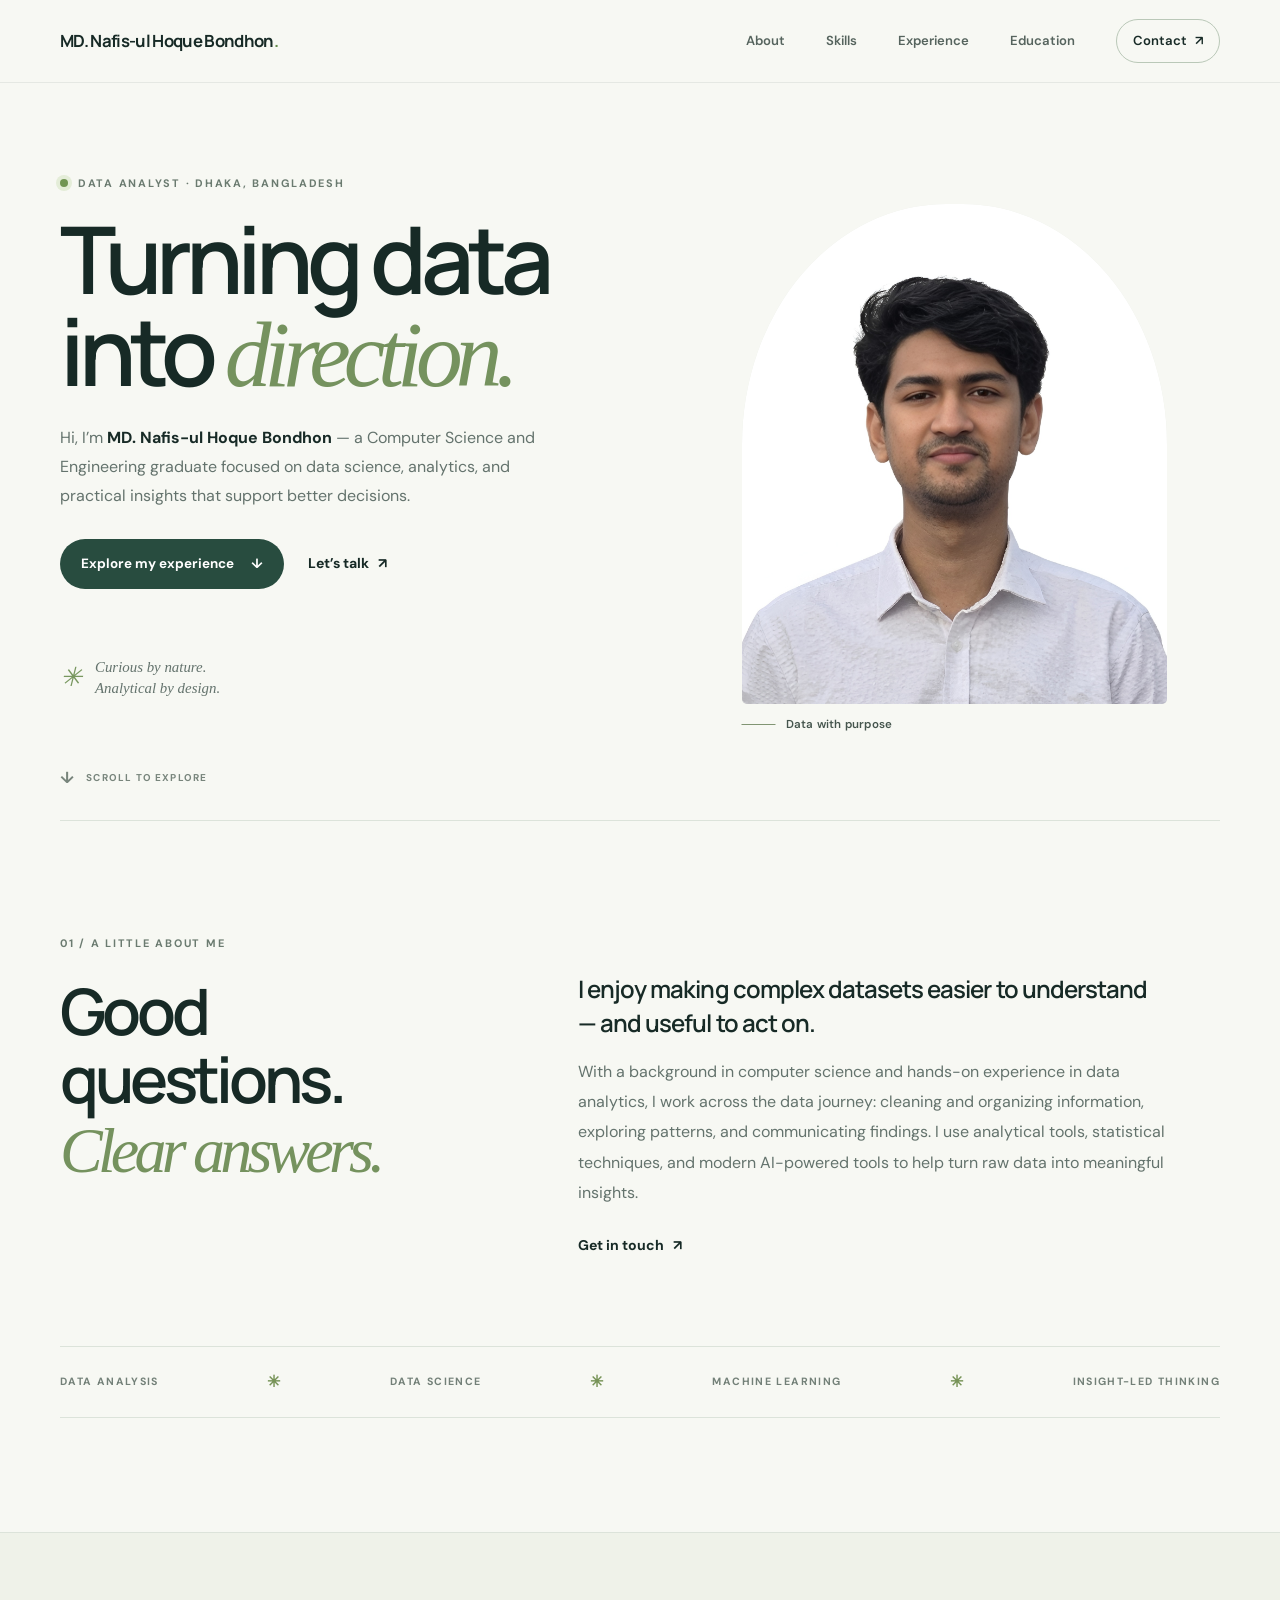
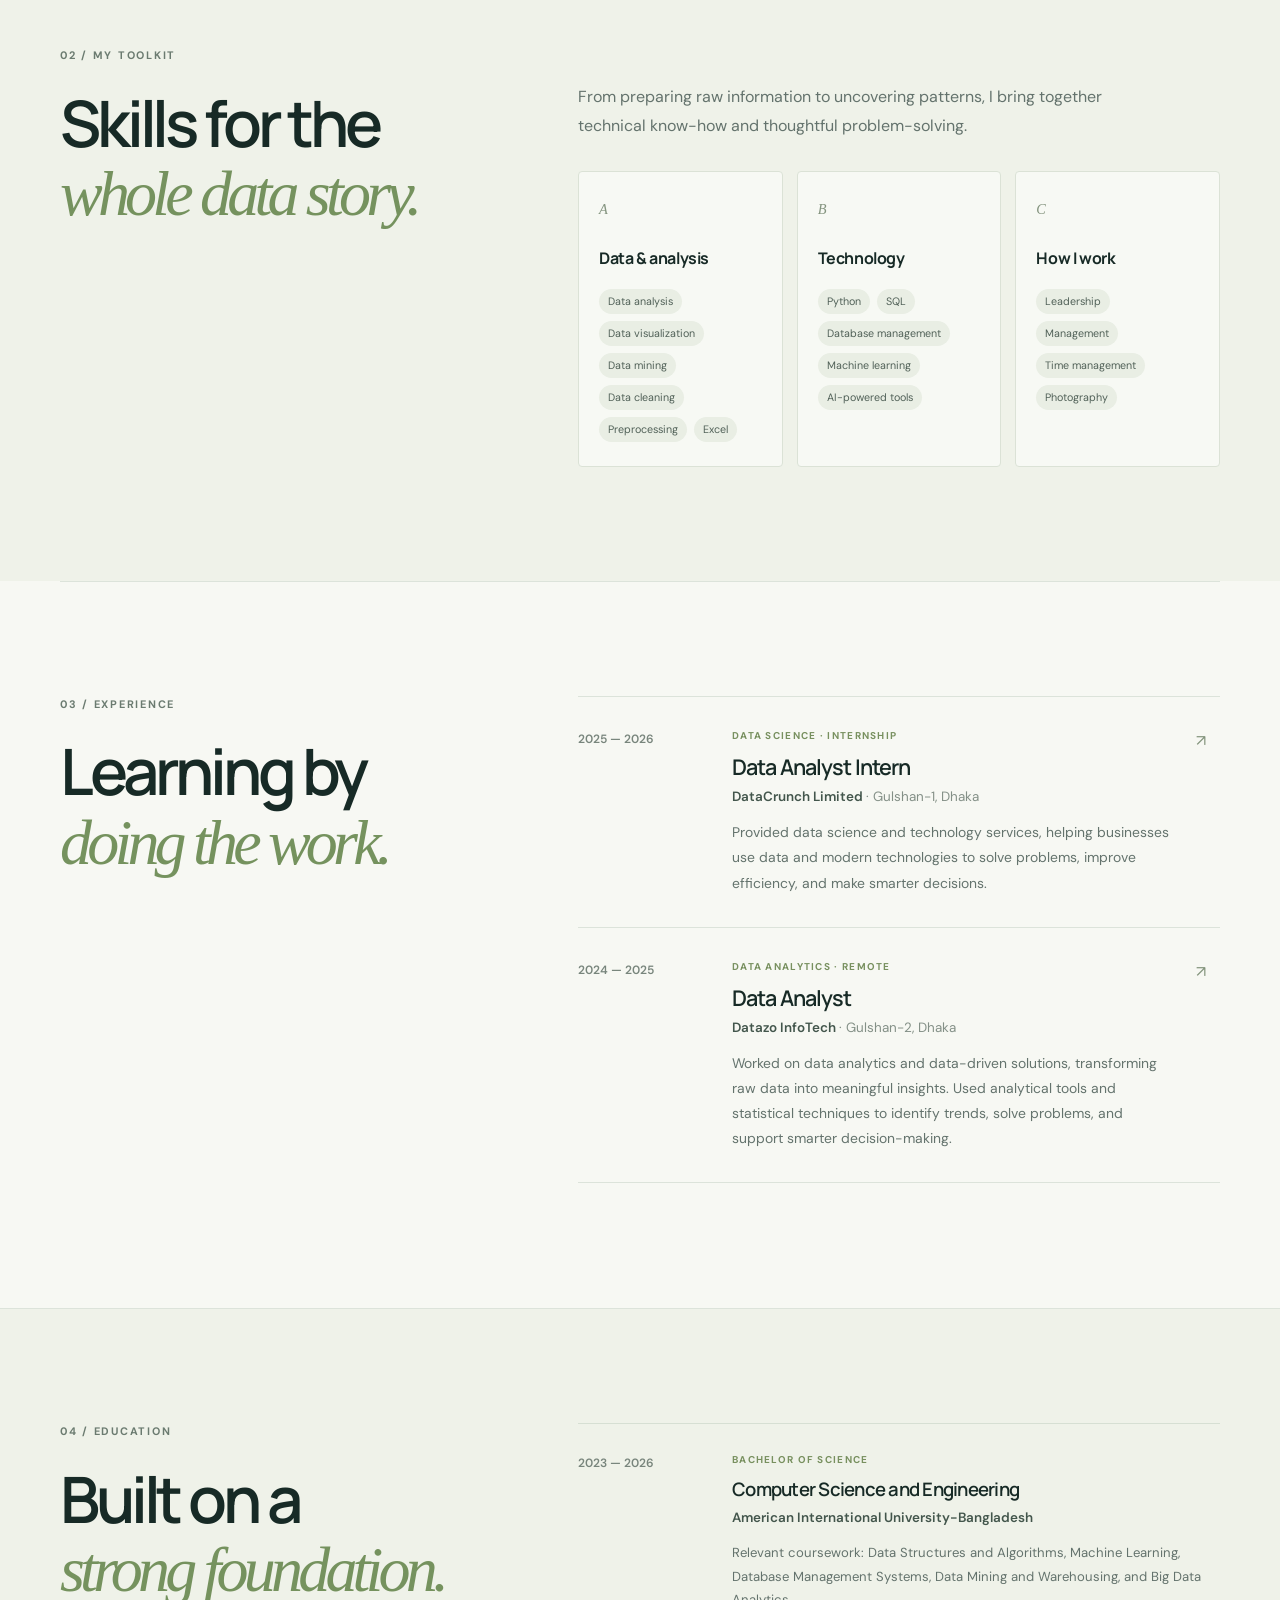
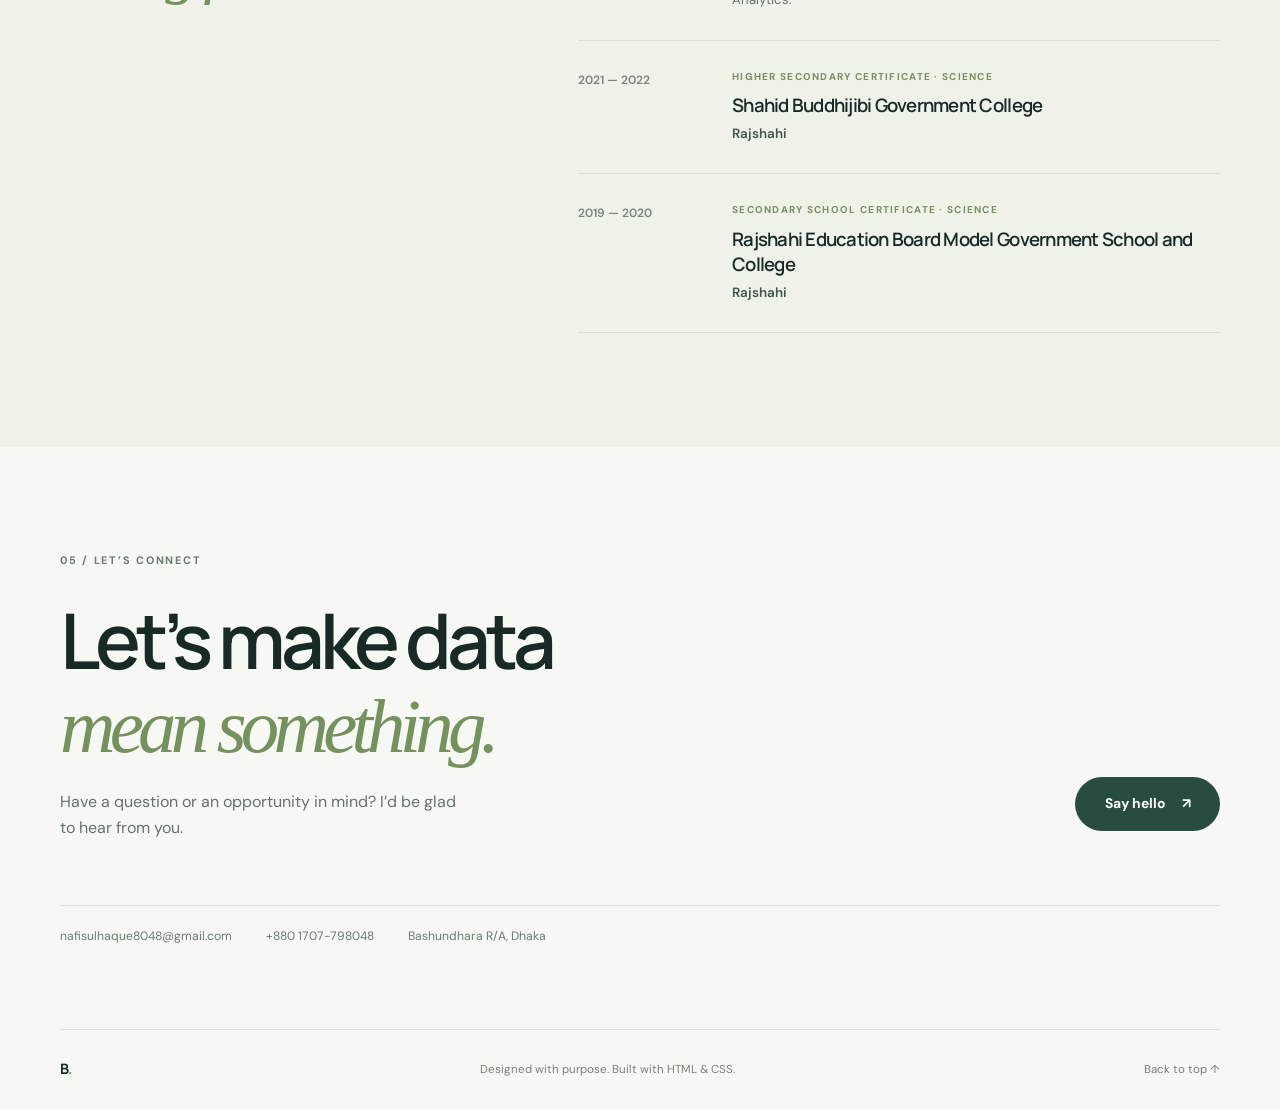
==== index.html @ a111192e "Portfolio created" ====
<!doctype html>
<html lang="en">
<head>
  <meta charset="utf-8">
  <meta name="viewport" content="width=device-width, initial-scale=1">
  <meta name="description" content="The portfolio of MD. Nafis-ul Hoque Bondhon, a data analyst specializing in data science, analytics, and machine learning.">
  <title>MD. Nafis-ul Hoque Bondhon | Data Analyst</title>
  <link rel="stylesheet" href="style.css">
</head>
<body>
  <header class="site-header">
    <div class="header-inner">
      <a class="brand" href="#home" aria-label="MD. Nafis-ul Hoque Bondhon, home">MD. Nafis-ul Hoque Bondhon<span>.</span></a>
      <nav class="site-nav" aria-label="Main navigation">
        <a href="#about">About</a>
        <a href="#skills">Skills</a>
        <a href="#experience">Experience</a>
        <a href="#education">Education</a>
        <a class="nav-contact" href="#contact">Contact <span aria-hidden="true">↗</span></a>
      </nav>
    </div>
  </header>

  <main>
    <section class="hero section-wrap" id="home" aria-labelledby="hero-title">
      <div class="hero-copy">
        <p class="eyebrow"><span class="status-dot"></span> DATA ANALYST · DHAKA, BANGLADESH</p>
        <h1 id="hero-title">Turning data<br>into <span>direction.</span></h1>
        <p class="hero-intro">Hi, I’m <strong>MD. Nafis-ul Hoque Bondhon</strong> — a Computer Science and Engineering graduate focused on data science, analytics, and practical insights that support better decisions.</p>
        <div class="hero-actions">
          <a class="button button-primary" href="#experience">Explore my experience <span aria-hidden="true">↓</span></a>
          <a class="text-link" href="mailto:nafisulhaque8048@gmail.com">Let’s talk <span aria-hidden="true">↗</span></a>
        </div>
        <div class="hero-note">
          <span class="note-mark" aria-hidden="true">✳</span>
          <span>Curious by nature.<br>Analytical by design.</span>
        </div>
      </div>
      <div class="hero-visual">
        <div class="portrait-frame">
          <img src="Bondhon.jpg" alt="Portrait of MD. Nafis-ul Hoque Bondhon">
        </div>
        <div class="portrait-caption">
          <span class="caption-line"></span>
          <span>Data with purpose</span>
        </div>
      </div>
      <a class="scroll-cue" href="#about"><span aria-hidden="true">↓</span> SCROLL TO EXPLORE</a>
    </section>

    <section class="about section-wrap section-block" id="about" aria-labelledby="about-title">
      <div class="section-heading">
        <p class="eyebrow">01 / A LITTLE ABOUT ME</p>
        <h2 id="about-title">Good questions.<br><span>Clear answers.</span></h2>
      </div>
      <div class="about-content">
        <p class="about-lead">I enjoy making complex datasets easier to understand — and useful to act on.</p>
        <p>With a background in computer science and hands-on experience in data analytics, I work across the data journey: cleaning and organizing information, exploring patterns, and communicating findings. I use analytical tools, statistical techniques, and modern AI-powered tools to help turn raw data into meaningful insights.</p>
        <a class="text-link" href="mailto:nafisulhaque8048@gmail.com">Get in touch <span aria-hidden="true">↗</span></a>
      </div>
      <div class="about-ribbon">
        <span>DATA ANALYSIS</span><span class="ribbon-star" aria-hidden="true">✳</span>
        <span>DATA SCIENCE</span><span class="ribbon-star" aria-hidden="true">✳</span>
        <span>MACHINE LEARNING</span><span class="ribbon-star" aria-hidden="true">✳</span>
        <span>INSIGHT-LED THINKING</span>
      </div>
    </section>

    <section class="skills section-wrap section-block" id="skills" aria-labelledby="skills-title">
      <div class="section-heading">
        <p class="eyebrow">02 / MY TOOLKIT</p>
        <h2 id="skills-title">Skills for the<br><span>whole data story.</span></h2>
      </div>
      <div class="skills-content">
        <p class="section-intro">From preparing raw information to uncovering patterns, I bring together technical know-how and thoughtful problem-solving.</p>
        <div class="skill-groups">
          <article class="skill-card">
            <span class="card-index">A</span>
            <h3>Data &amp; analysis</h3>
            <ul class="tag-list">
              <li>Data analysis</li><li>Data visualization</li><li>Data mining</li>
              <li>Data cleaning</li><li>Preprocessing</li><li>Excel</li>
            </ul>
          </article>
          <article class="skill-card">
            <span class="card-index">B</span>
            <h3>Technology</h3>
            <ul class="tag-list">
              <li>Python</li><li>SQL</li><li>Database management</li>
              <li>Machine learning</li><li>AI-powered tools</li>
            </ul>
          </article>
          <article class="skill-card">
            <span class="card-index">C</span>
            <h3>How I work</h3>
            <ul class="tag-list">
              <li>Leadership</li><li>Management</li><li>Time management</li>
              <li>Photography</li>
            </ul>
          </article>
        </div>
      </div>
    </section>

    <section class="experience section-wrap section-block" id="experience" aria-labelledby="experience-title">
      <div class="section-heading">
        <p class="eyebrow">03 / EXPERIENCE</p>
        <h2 id="experience-title">Learning by<br><span>doing the work.</span></h2>
      </div>
      <div class="timeline">
        <article class="timeline-item">
          <div class="timeline-date">2025 — 2026</div>
          <div class="timeline-main">
            <p class="role-type">DATA SCIENCE · INTERNSHIP</p>
            <h3>Data Analyst Intern</h3>
            <p class="organization">DataCrunch Limited <span>· Gulshan-1, Dhaka</span></p>
            <p class="role-description">Provided data science and technology services, helping businesses use data and modern technologies to solve problems, improve efficiency, and make smarter decisions.</p>
          </div>
          <span class="timeline-arrow" aria-hidden="true">↗</span>
        </article>
        <article class="timeline-item">
          <div class="timeline-date">2024 — 2025</div>
          <div class="timeline-main">
            <p class="role-type">DATA ANALYTICS · REMOTE</p>
            <h3>Data Analyst</h3>
            <p class="organization">Datazo InfoTech <span>· Gulshan-2, Dhaka</span></p>
            <p class="role-description">Worked on data analytics and data-driven solutions, transforming raw data into meaningful insights. Used analytical tools and statistical techniques to identify trends, solve problems, and support smarter decision-making.</p>
          </div>
          <span class="timeline-arrow" aria-hidden="true">↗</span>
        </article>
      </div>
    </section>

    <section class="education section-wrap section-block" id="education" aria-labelledby="education-title">
      <div class="section-heading">
        <p class="eyebrow">04 / EDUCATION</p>
        <h2 id="education-title">Built on a<br><span>strong foundation.</span></h2>
      </div>
      <div class="education-list">
        <article class="education-item">
          <div class="education-period">2023 — 2026</div>
          <div>
            <p class="role-type">BACHELOR OF SCIENCE</p>
            <h3>Computer Science and Engineering</h3>
            <p class="organization">American International University-Bangladesh</p>
            <p class="coursework">Relevant coursework: Data Structures and Algorithms, Machine Learning, Database Management Systems, Data Mining and Warehousing, and Big Data Analytics.</p>
          </div>
        </article>
        <article class="education-item">
          <div class="education-period">2021 — 2022</div>
          <div>
            <p class="role-type">HIGHER SECONDARY CERTIFICATE · SCIENCE</p>
            <h3>Shahid Buddhijibi Government College</h3>
            <p class="organization">Rajshahi</p>
          </div>
        </article>
        <article class="education-item">
          <div class="education-period">2019 — 2020</div>
          <div>
            <p class="role-type">SECONDARY SCHOOL CERTIFICATE · SCIENCE</p>
            <h3>Rajshahi Education Board Model Government School and College</h3>
            <p class="organization">Rajshahi</p>
          </div>
        </article>
      </div>
    </section>

    <section class="contact section-wrap" id="contact" aria-labelledby="contact-title">
      <p class="eyebrow">05 / LET’S CONNECT</p>
      <div class="contact-layout">
        <div>
          <h2 id="contact-title">Let’s make data<br><span>mean something.</span></h2>
          <p class="contact-copy">Have a question or an opportunity in mind? I’d be glad to hear from you.</p>
        </div>
        <a class="contact-email" href="mailto:nafisulhaque8048@gmail.com">Say hello <span aria-hidden="true">↗</span></a>
      </div>
      <div class="contact-details">
        <a href="mailto:nafisulhaque8048@gmail.com">nafisulhaque8048@gmail.com</a>
        <a href="tel:+8801707798048">+880 1707-798048</a>
        <span>Bashundhara R/A, Dhaka</span>
      </div>
    </section>
  </main>

  <footer class="site-footer">
    <a class="brand footer-brand" href="#home">B<span>.</span></a>
    <p>Designed with purpose. Built with HTML &amp; CSS.</p>
    <a href="#home">Back to top ↑</a>
  </footer>
</body>
</html>
---- style.css ----
@import url('https://fonts.googleapis.com/css2?family=DM+Sans:wght@400;500;600;700&family=Manrope:wght@400;500;600;700;800&display=swap');

:root {
  color-scheme: light;
  --ink: #172a26;
  --muted: #64736d;
  --paper: #f7f8f3;
  --white: #fff;
  --green: #c5ee74;
  --green-dark: #284c3f;
  --line: #dce3da;
  --serif: Georgia, 'Times New Roman', serif;
  --sans: 'DM Sans', Arial, sans-serif;
  --display: 'Manrope', 'DM Sans', Arial, sans-serif;
}

* {
  box-sizing: border-box;
}

html {
  scroll-behavior: smooth;
  scroll-padding-top: 6rem;
}

body {
  margin: 0;
  background: var(--paper);
  color: var(--ink);
  font-family: var(--sans);
  font-size: 16px;
  line-height: 1.65;
  -webkit-font-smoothing: antialiased;
}

a {
  color: inherit;
  text-decoration: none;
}

a:focus-visible {
  outline: 2px solid #578b44;
  outline-offset: 5px;
}

.section-wrap,
.header-inner,
.site-footer {
  width: min(1160px, calc(100% - 64px));
  margin-inline: auto;
}

.site-header {
  position: relative;
  z-index: 2;
  background: var(--paper);
  border-bottom: 1px solid rgba(23, 42, 38, .08);
}

.header-inner {
  min-height: 82px;
  display: flex;
  align-items: center;
  justify-content: space-between;
  gap: 32px;
}

.brand {
  font-family: var(--display);
  font-size: 1.05rem;
  font-weight: 700;
  line-height: 1;
  letter-spacing: -.04em;
  white-space: nowrap;
}

.brand span {
  color: #638c4a;
}

.site-nav {
  display: flex;
  align-items: center;
  gap: clamp(20px, 3.2vw, 44px);
  color: #56645e;
  font-size: .82rem;
  font-weight: 600;
}

.site-nav a,
.text-link,
.site-footer a {
  transition: color .2s ease;
}

.site-nav a:hover,
.text-link:hover,
.site-footer a:hover {
  color: #638c4a;
}

.site-nav .nav-contact {
  padding: 10px 16px;
  border: 1px solid #bac8b8;
  border-radius: 999px;
  color: var(--ink);
}

.nav-contact span {
  margin-left: 5px;
}

.hero {
  min-height: 680px;
  padding-top: 92px;
  padding-bottom: 88px;
  display: grid;
  grid-template-columns: 1.05fr .95fr;
  align-items: center;
  position: relative;
  gap: 40px;
}

.hero-copy {
  position: relative;
  z-index: 1;
  padding-bottom: 34px;
}

.eyebrow {
  margin: 0 0 22px;
  color: #6b7b70;
  font-size: .68rem;
  font-weight: 700;
  letter-spacing: .16em;
  line-height: 1.5;
}

.hero .eyebrow {
  display: flex;
  align-items: center;
  gap: 10px;
}

.status-dot {
  width: 8px;
  height: 8px;
  border-radius: 50%;
  background: #719553;
  box-shadow: 0 0 0 4px #e4edd8;
}

h1,
h2,
h3,
p {
  margin-top: 0;
}

h1,
h2 {
  font-family: var(--display);
  font-weight: 600;
  letter-spacing: -.065em;
}

.hero h1 {
  max-width: 700px;
  margin-bottom: 24px;
  font-size: clamp(3.5rem, 7.3vw, 6.7rem);
  line-height: .98;
}

.hero h1 span,
.section-heading h2 span,
.contact h2 span {
  color: #75925e;
  font-family: var(--serif);
  font-weight: 400;
  font-style: italic;
  letter-spacing: -.075em;
}

.hero-intro {
  max-width: 485px;
  margin-bottom: 28px;
  color: var(--muted);
  font-size: 1rem;
  line-height: 1.8;
}

.hero-intro strong {
  color: var(--ink);
  font-weight: 700;
}

.hero-actions {
  display: flex;
  flex-wrap: wrap;
  align-items: center;
  gap: 24px;
}

.button {
  min-height: 50px;
  padding: 0 21px;
  display: inline-flex;
  align-items: center;
  justify-content: center;
  gap: 17px;
  border-radius: 999px;
  font-size: .84rem;
  font-weight: 700;
  transition: transform .2s ease, background .2s ease;
}

.button:hover {
  transform: translateY(-2px);
}

.button-primary {
  background: var(--green-dark);
  color: var(--white);
}

.button-primary:hover {
  background: #1c3c31;
}

.text-link {
  display: inline-flex;
  align-items: center;
  gap: 9px;
  color: var(--ink);
  font-size: .88rem;
  font-weight: 700;
}

.hero-note {
  margin-top: 68px;
  display: flex;
  align-items: center;
  gap: 13px;
  color: var(--muted);
  font-family: var(--serif);
  font-size: .93rem;
  font-style: italic;
  line-height: 1.4;
}

.note-mark {
  color: #78975f;
  font-family: var(--sans);
  font-size: 1.65rem;
}

.hero-visual {
  min-height: 490px;
  position: relative;
  display: flex;
  justify-content: center;
  align-items: center;
}

.portrait-frame {
  width: min(100%, 425px);
  height: 500px;
  overflow: hidden;
  position: relative;
  border-radius: 48% 48% 5px 5px;
  background: #e6eadf;
}

.portrait-frame img {
  width: 100%;
  height: 100%;
  display: block;
  object-fit: cover;
  object-position: center 27%;
}

.portrait-caption {
  position: absolute;
  left: 50%;
  bottom: -30px;
  width: min(100%, 425px);
  display: flex;
  align-items: center;
  gap: 10px;
  color: #45554d;
  font-size: .72rem;
  font-weight: 600;
  letter-spacing: .02em;
  transform: translateX(-50%);
}

.caption-line {
  width: 34px;
  height: 1px;
  background: #819573;
}

.scroll-cue {
  position: absolute;
  left: 0;
  bottom: 29px;
  display: flex;
  align-items: center;
  gap: 11px;
  color: #78857c;
  font-size: .62rem;
  font-weight: 700;
  letter-spacing: .12em;
}

.scroll-cue span {
  font-size: 1rem;
}

.section-block {
  padding-top: 114px;
  padding-bottom: 114px;
  display: grid;
  grid-template-columns: .8fr 1.2fr;
  column-gap: 90px;
  border-top: 1px solid var(--line);
}

.section-heading .eyebrow {
  margin-bottom: 25px;
}

.section-heading h2,
.contact h2 {
  margin-bottom: 0;
  font-size: clamp(2.8rem, 5vw, 4.65rem);
  line-height: 1.07;
}

.about-content {
  max-width: 590px;
  padding-top: 37px;
}

.about-lead {
  margin-bottom: 17px;
  color: var(--ink);
  font-family: var(--display);
  font-size: 1.5rem;
  font-weight: 600;
  letter-spacing: -.04em;
  line-height: 1.4;
}

.about-content > p:not(.about-lead) {
  margin-bottom: 23px;
  color: var(--muted);
  line-height: 1.9;
}

.about-ribbon {
  grid-column: 1 / -1;
  margin-top: 88px;
  padding: 22px 0;
  display: flex;
  align-items: center;
  justify-content: space-between;
  flex-wrap: wrap;
  gap: 16px;
  border-top: 1px solid var(--line);
  border-bottom: 1px solid var(--line);
  color: #738078;
  font-size: .66rem;
  font-weight: 700;
  letter-spacing: .13em;
}

.ribbon-star {
  color: #779357;
  font-size: 1rem;
}

.skills {
  background: #eff2e9;
  width: 100%;
  padding-inline: max(32px, calc((100% - 1160px) / 2));
}

.section-intro {
  max-width: 570px;
  margin: 36px 0 30px;
  color: var(--muted);
  line-height: 1.8;
}

.skill-groups {
  display: grid;
  grid-template-columns: repeat(3, 1fr);
  gap: 14px;
}

.skill-card {
  min-height: 245px;
  padding: 24px 20px;
  position: relative;
  border: 1px solid #dbe2d6;
  border-radius: 4px;
  background: rgba(255, 255, 255, .54);
}

.card-index {
  color: #84947f;
  font-family: var(--serif);
  font-size: .9rem;
  font-style: italic;
}

.skill-card h3 {
  margin: 23px 0 17px;
  font-family: var(--display);
  font-size: 1rem;
  letter-spacing: -.025em;
}

.tag-list {
  margin: 0;
  padding: 0;
  display: flex;
  flex-wrap: wrap;
  gap: 7px;
  list-style: none;
}

.tag-list li {
  padding: 5px 9px;
  border-radius: 99px;
  background: #e9eee4;
  color: #516158;
  font-size: .67rem;
  line-height: 1.4;
}

.experience {
  padding-bottom: 125px;
}

.timeline {
  border-top: 1px solid var(--line);
}

.timeline-item {
  padding: 31px 0;
  display: grid;
  grid-template-columns: 130px 1fr 24px;
  gap: 24px;
  border-bottom: 1px solid var(--line);
}

.timeline-date,
.education-period {
  padding-top: 2px;
  color: #78857c;
  font-size: .75rem;
  font-weight: 600;
  white-space: nowrap;
}

.role-type {
  margin-bottom: 8px;
  color: #78905f;
  font-size: .62rem;
  font-weight: 700;
  letter-spacing: .13em;
}

.timeline-main h3,
.education-item h3 {
  margin-bottom: 5px;
  font-family: var(--display);
  font-size: 1.35rem;
  font-weight: 600;
  letter-spacing: -.04em;
  line-height: 1.35;
}

.organization {
  margin-bottom: 12px;
  color: #43564c;
  font-size: .84rem;
  font-weight: 600;
}

.organization span {
  color: #849087;
  font-weight: 400;
}

.role-description,
.coursework {
  max-width: 600px;
  margin-bottom: 0;
  color: var(--muted);
  font-size: .87rem;
  line-height: 1.8;
}

.timeline-arrow {
  color: #82937b;
}

.education {
  background: #eff2e9;
  width: 100%;
  padding-inline: max(32px, calc((100% - 1160px) / 2));
}

.education-list {
  border-top: 1px solid #d6dfd3;
}

.education-item {
  padding: 28px 0;
  display: grid;
  grid-template-columns: 130px 1fr;
  gap: 24px;
  border-bottom: 1px solid #d6dfd3;
}

.education-item h3 {
  font-size: 1.16rem;
}

.education-item .organization {
  margin-bottom: 0;
}

.coursework {
  margin-top: 12px;
  font-size: .82rem;
}

.contact {
  padding-top: 105px;
  padding-bottom: 83px;
}

.contact > .eyebrow {
  margin-bottom: 31px;
}

.contact-layout {
  display: flex;
  align-items: end;
  justify-content: space-between;
  gap: 30px;
}

.contact h2 {
  font-size: clamp(3rem, 6vw, 5.2rem);
}

.contact-copy {
  max-width: 410px;
  margin: 21px 0 0;
  color: var(--muted);
}

.contact-email {
  min-width: 145px;
  min-height: 54px;
  margin-bottom: 11px;
  padding: 0 20px;
  display: inline-flex;
  align-items: center;
  justify-content: center;
  gap: 17px;
  border-radius: 99px;
  background: var(--green-dark);
  color: var(--white);
  font-size: .87rem;
  font-weight: 700;
}

.contact-email:hover {
  background: #1c3c31;
}

.contact-details {
  margin-top: 63px;
  padding-top: 20px;
  display: flex;
  flex-wrap: wrap;
  gap: 15px 34px;
  border-top: 1px solid var(--line);
  color: #6b7b70;
  font-size: .76rem;
}

.contact-details a:hover {
  color: var(--ink);
}

.site-footer {
  min-height: 80px;
  display: flex;
  align-items: center;
  justify-content: space-between;
  gap: 20px;
  border-top: 1px solid var(--line);
  color: #76827a;
  font-size: .72rem;
}

.site-footer p {
  margin: 0;
}

.footer-brand {
  color: var(--ink);
  font-size: .9rem;
}

@media (max-width: 900px) {
  .hero {
    min-height: 610px;
    grid-template-columns: 1fr .8fr;
    gap: 20px;
  }

  .hero h1 {
    font-size: clamp(3.5rem, 8vw, 5.6rem);
  }

  .hero-visual {
    min-height: 430px;
  }

  .portrait-frame {
    height: 420px;
  }

  .section-block {
    column-gap: 40px;
  }

  .skill-groups {
    grid-template-columns: 1fr;
  }

  .skill-card {
    min-height: auto;
  }

  .skill-card h3 {
    margin: 12px 0;
  }
}

@media (max-width: 640px) {
  html {
    scroll-padding-top: 1rem;
  }

  .section-wrap,
  .header-inner,
  .site-footer {
    width: min(100% - 40px, 500px);
  }

  .header-inner {
    min-height: auto;
    padding: 18px 0 14px;
    align-items: flex-start;
    flex-direction: column;
    gap: 17px;
  }

  .brand {
    font-size: .95rem;
  }

  .site-nav {
    width: 100%;
    gap: 10px 19px;
    flex-wrap: wrap;
    font-size: .74rem;
  }

  .site-nav .nav-contact {
    padding: 4px 11px;
  }

  .hero {
    min-height: auto;
    padding-top: 55px;
    padding-bottom: 78px;
    grid-template-columns: 1fr;
    gap: 23px;
  }

  .hero-copy {
    padding-bottom: 0;
  }

  .eyebrow {
    margin-bottom: 17px;
    font-size: .61rem;
  }

  .hero h1 {
    margin-bottom: 19px;
    font-size: clamp(3.15rem, 15vw, 5rem);
  }

  .hero-intro {
    font-size: .93rem;
  }

  .hero-note {
    margin-top: 29px;
  }

  .hero-visual {
    min-height: 390px;
    margin-inline: 8px 18px;
  }

  .portrait-frame {
    width: min(100%, 360px);
    height: 390px;
  }

  .scroll-cue {
    bottom: 23px;
  }

  .section-block {
    padding-top: 76px;
    padding-bottom: 76px;
    grid-template-columns: 1fr;
    gap: 20px;
  }

  .section-heading h2 {
    font-size: clamp(2.7rem, 12vw, 4rem);
  }

  .about-content {
    padding-top: 6px;
  }

  .about-lead {
    font-size: 1.28rem;
  }

  .about-ribbon {
    margin-top: 44px;
    justify-content: flex-start;
    gap: 12px;
    font-size: .58rem;
  }

  .skills,
  .education {
    padding-inline: 20px;
  }

  .section-intro {
    margin-top: 6px;
  }

  .skill-groups {
    gap: 10px;
  }

  .skill-card {
    padding: 20px;
  }

  .timeline-item {
    padding: 24px 0;
    grid-template-columns: 1fr 20px;
    gap: 8px;
  }

  .timeline-date {
    grid-column: 1 / -1;
  }

  .timeline-main h3 {
    font-size: 1.2rem;
  }

  .education-item {
    padding: 23px 0;
    grid-template-columns: 1fr;
    gap: 7px;
  }

  .education-item h3 {
    font-size: 1.08rem;
  }

  .contact {
    padding-top: 76px;
    padding-bottom: 55px;
  }

  .contact-layout {
    align-items: flex-start;
    flex-direction: column;
    gap: 23px;
  }

  .contact h2 {
    font-size: clamp(2.9rem, 13vw, 4.4rem);
  }

  .contact-details {
    margin-top: 43px;
    flex-direction: column;
    gap: 10px;
  }

  .site-footer {
    min-height: 75px;
    flex-wrap: wrap;
    justify-content: space-between;
    gap: 8px 16px;
    padding: 15px 0;
  }

  .site-footer p {
    order: 1;
    flex-basis: 100%;
  }
}

@media (prefers-reduced-motion: reduce) {
  *,
  *::before,
  *::after {
    scroll-behavior: auto !important;
    transition-duration: .01ms !important;
  }
}
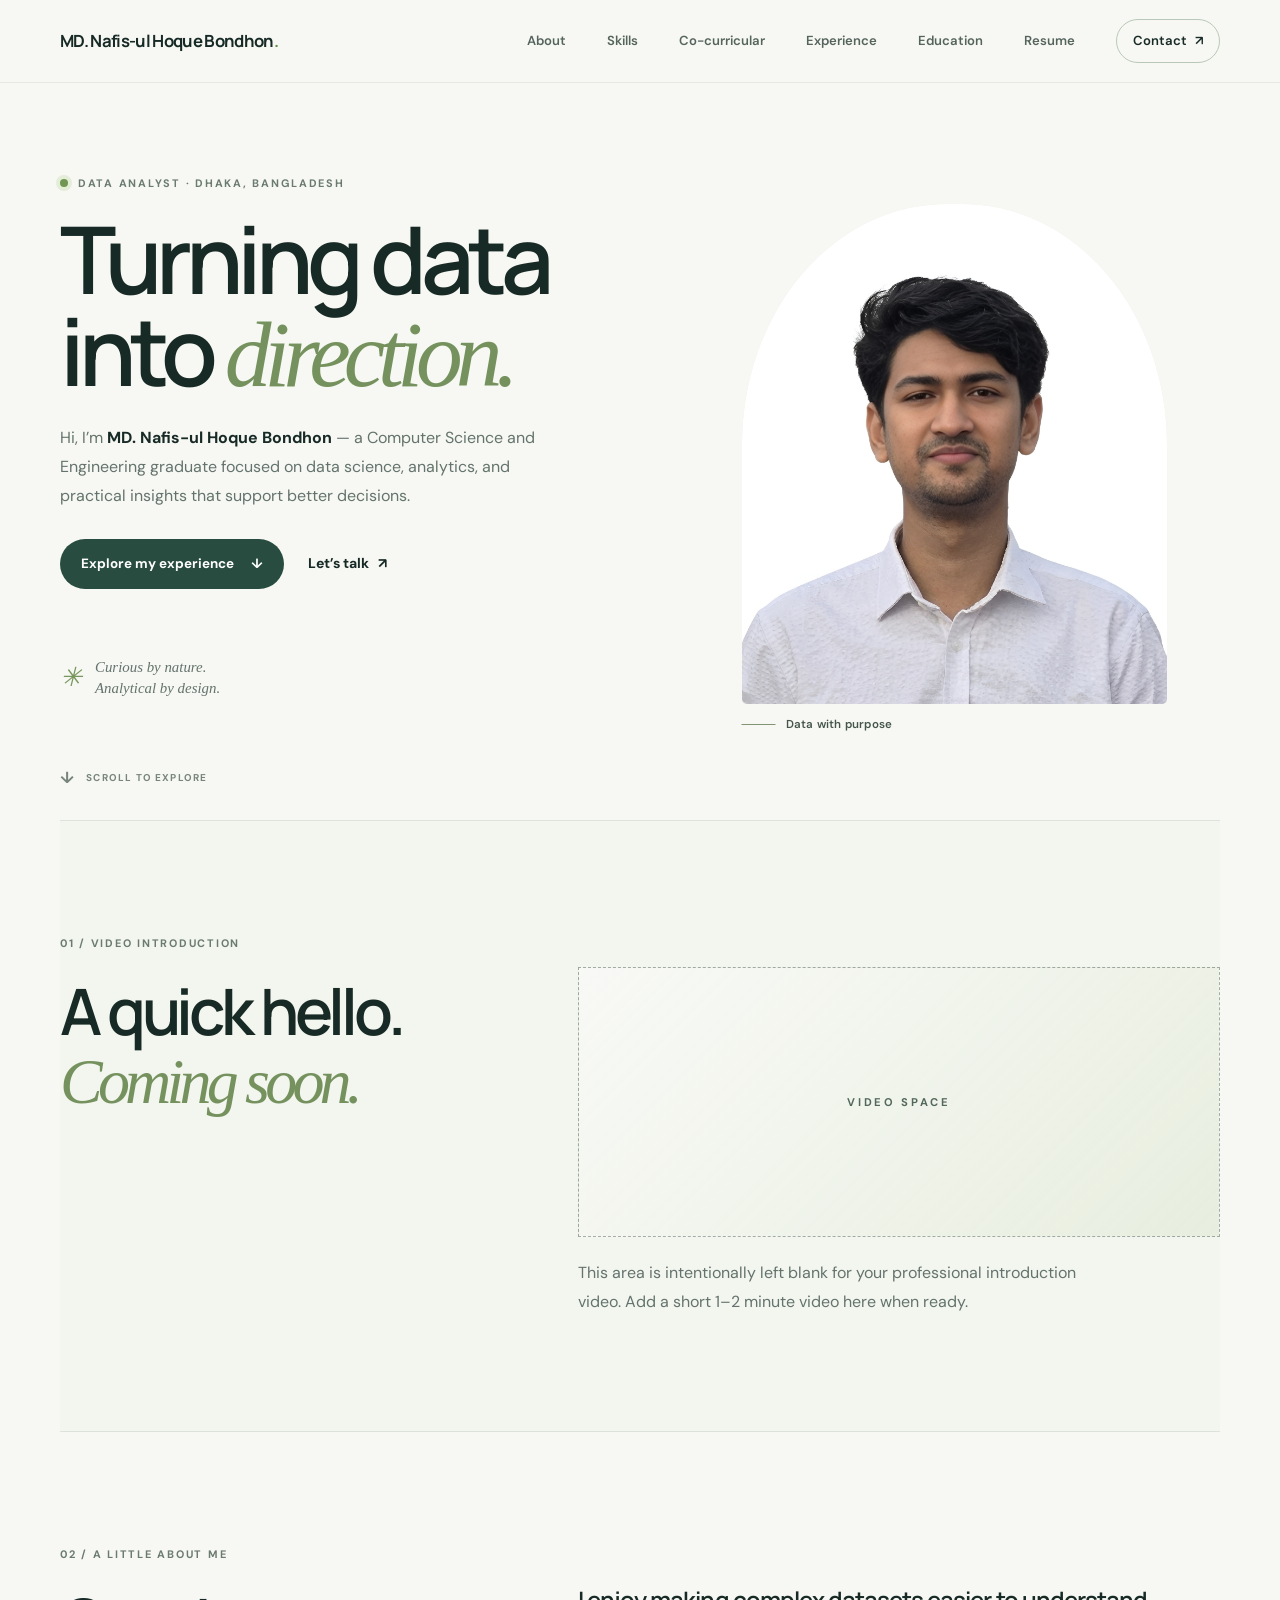
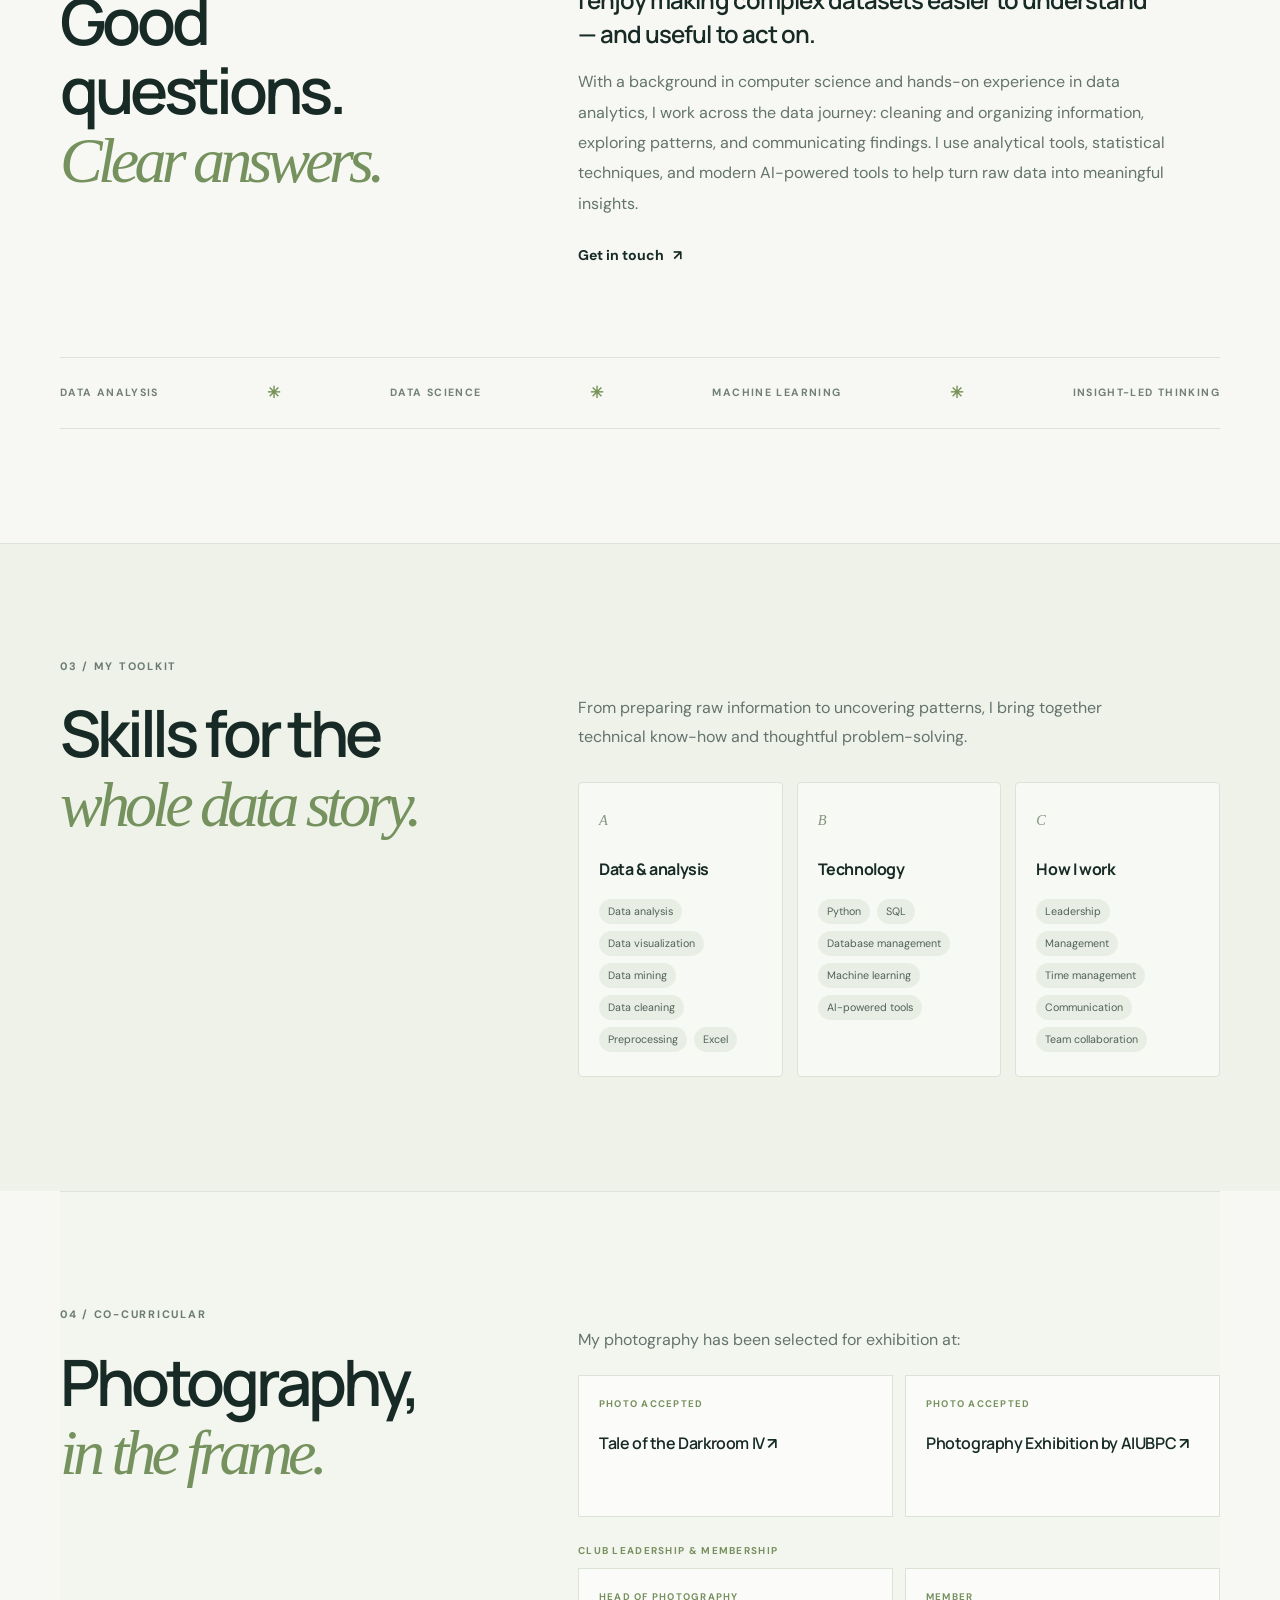
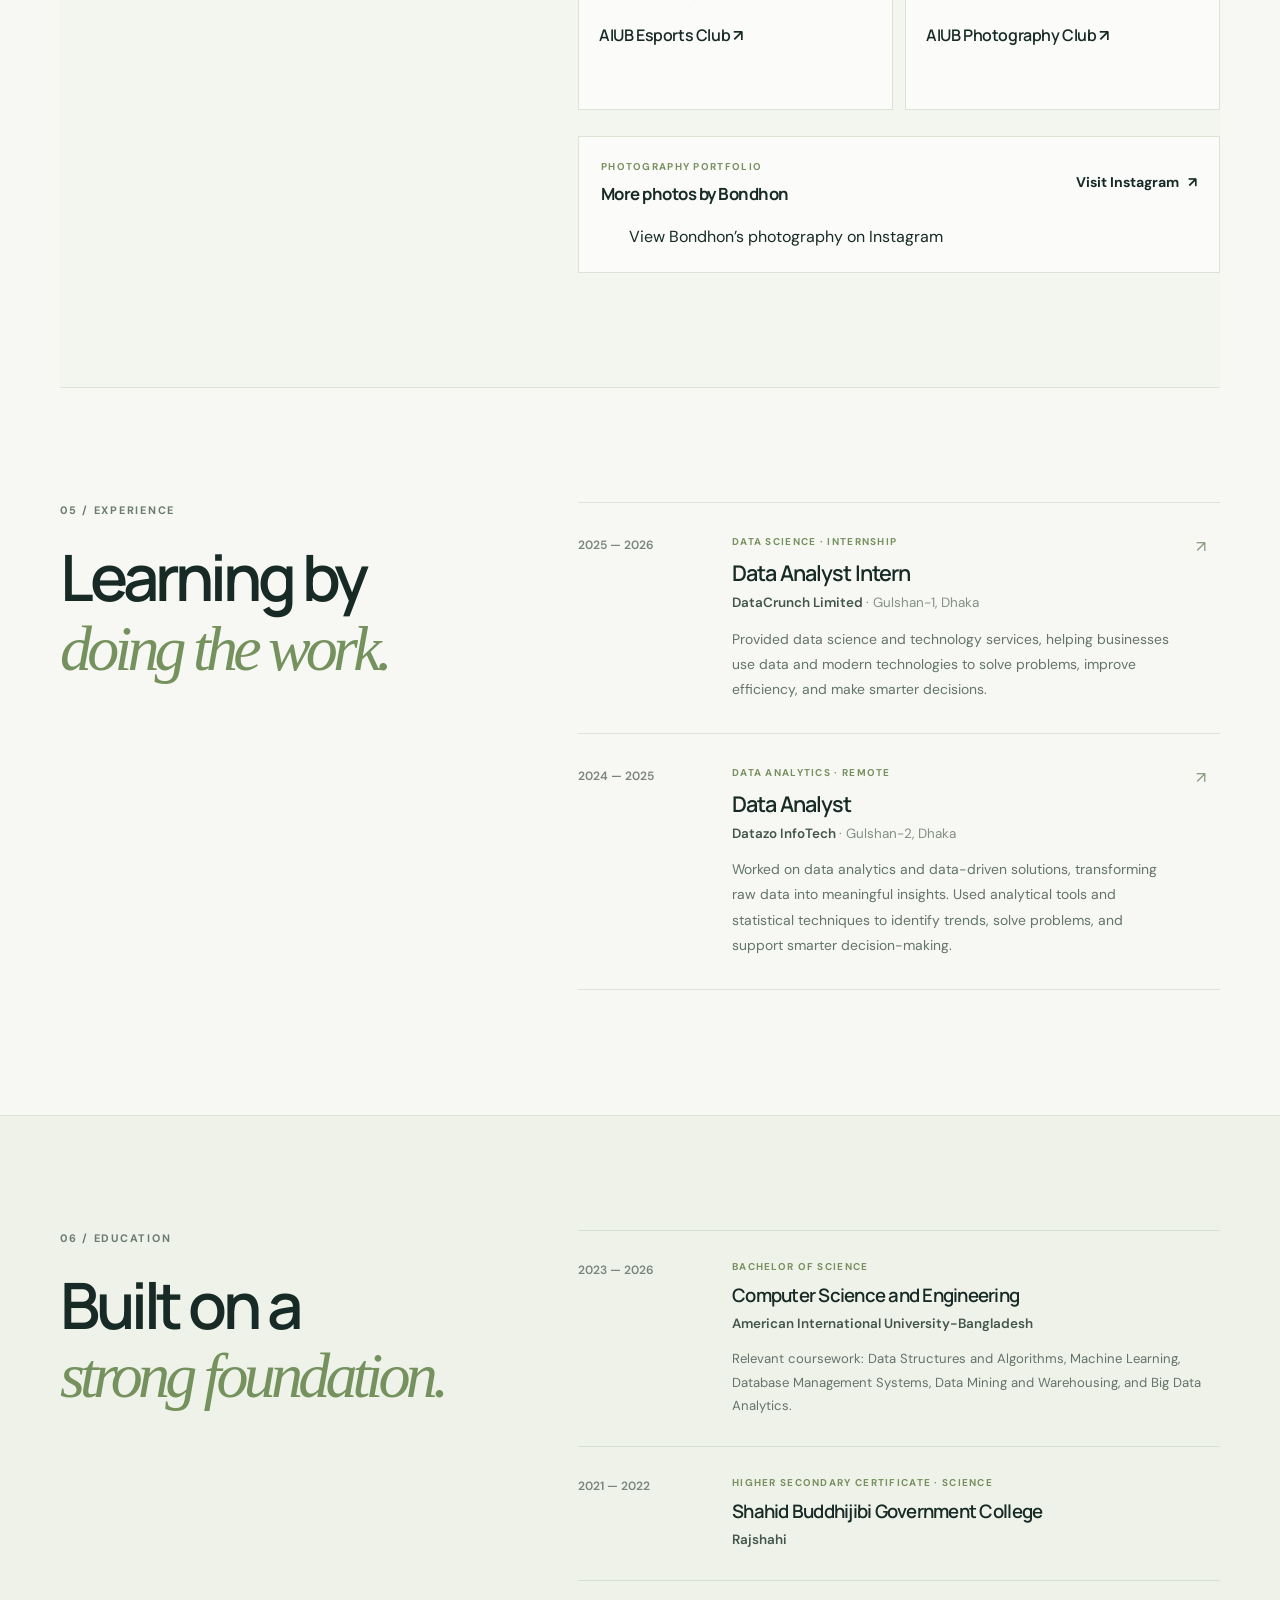
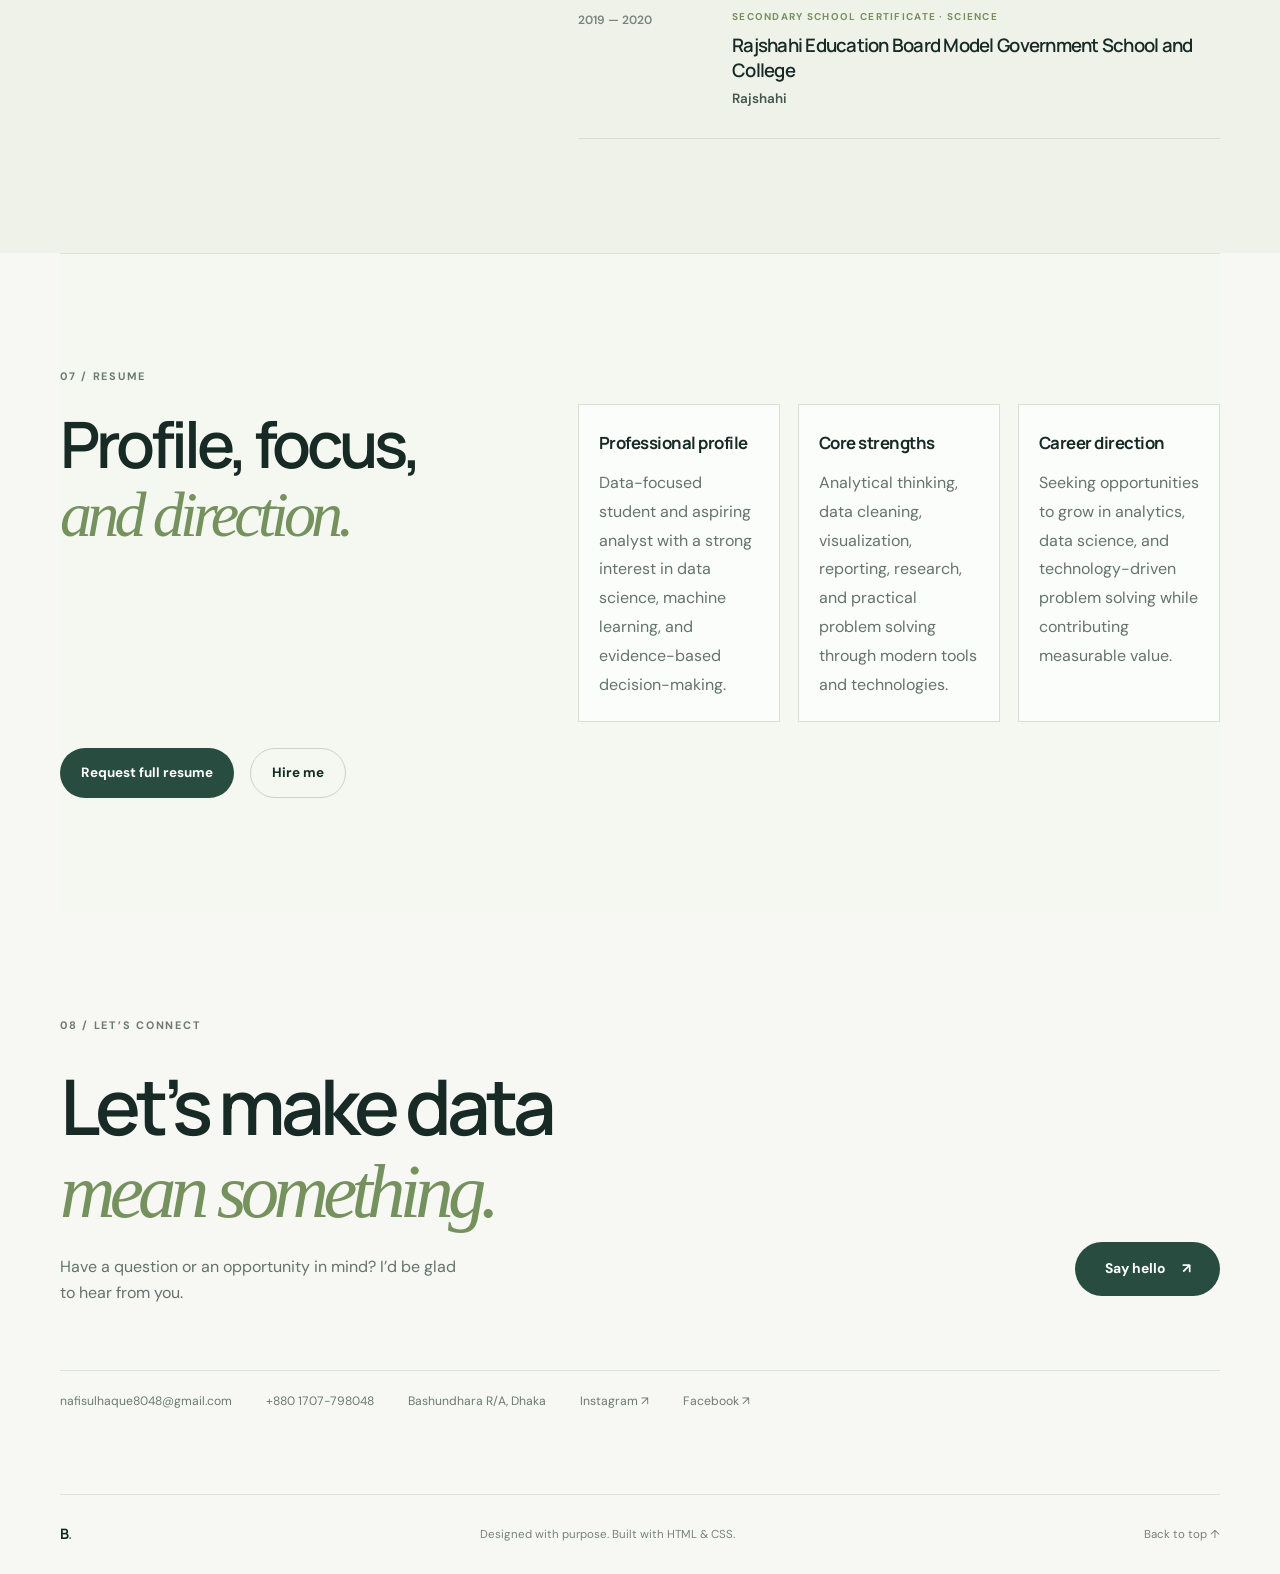
==== commit 7553fb49: "Co-curricular section added" ====
--- a/index.html
+++ b/index.html
@@ -14,8 +14,10 @@
       <nav class="site-nav" aria-label="Main navigation">
         <a href="#about">About</a>
         <a href="#skills">Skills</a>
+        <a href="#co-curricular">Co-curricular</a>
         <a href="#experience">Experience</a>
         <a href="#education">Education</a>
+        <a href="#resume">Resume</a>
         <a class="nav-contact" href="#contact">Contact <span aria-hidden="true">↗</span></a>
       </nav>
     </div>
@@ -48,9 +50,22 @@
       <a class="scroll-cue" href="#about"><span aria-hidden="true">↓</span> SCROLL TO EXPLORE</a>
     </section>
 
+    <section class="video-intro section-wrap section-block" id="video-intro" aria-labelledby="video-title">
+      <div class="section-heading">
+        <p class="eyebrow">01 / VIDEO INTRODUCTION</p>
+        <h2 id="video-title">A quick hello.<br><span>Coming soon.</span></h2>
+      </div>
+      <div class="video-intro-content">
+        <div class="video-placeholder" aria-label="Video introduction placeholder">
+          <span>VIDEO SPACE</span>
+        </div>
+        <p class="video-note">This area is intentionally left blank for your professional introduction video. Add a short 1–2 minute video here when ready.</p>
+      </div>
+    </section>
+
     <section class="about section-wrap section-block" id="about" aria-labelledby="about-title">
       <div class="section-heading">
-        <p class="eyebrow">01 / A LITTLE ABOUT ME</p>
+        <p class="eyebrow">02 / A LITTLE ABOUT ME</p>
         <h2 id="about-title">Good questions.<br><span>Clear answers.</span></h2>
       </div>
       <div class="about-content">
@@ -68,7 +83,7 @@
 
     <section class="skills section-wrap section-block" id="skills" aria-labelledby="skills-title">
       <div class="section-heading">
-        <p class="eyebrow">02 / MY TOOLKIT</p>
+        <p class="eyebrow">03 / MY TOOLKIT</p>
         <h2 id="skills-title">Skills for the<br><span>whole data story.</span></h2>
       </div>
       <div class="skills-content">
@@ -95,16 +110,59 @@
             <h3>How I work</h3>
             <ul class="tag-list">
               <li>Leadership</li><li>Management</li><li>Time management</li>
-              <li>Photography</li>
+              <li>Communication</li><li>Team collaboration</li>
             </ul>
           </article>
         </div>
       </div>
     </section>
 
+    <section class="co-curricular section-wrap section-block" id="co-curricular" aria-labelledby="co-curricular-title">
+      <div class="section-heading">
+        <p class="eyebrow">04 / CO-CURRICULAR</p>
+        <h2 id="co-curricular-title">Photography,<br><span>in the frame.</span></h2>
+      </div>
+      <div class="co-curricular-content">
+        <p class="section-intro">My photography has been selected for exhibition at:</p>
+        <div class="exhibition-list">
+          <article class="exhibition-item">
+            <span class="exhibition-label">PHOTO ACCEPTED</span>
+            <h3><a href="https://tod4.aiubpc.com/" target="_blank" rel="noopener noreferrer">Tale of the Darkroom IV <span aria-hidden="true">↗</span></a></h3>
+          </article>
+          <article class="exhibition-item">
+            <span class="exhibition-label">PHOTO ACCEPTED</span>
+            <h3><a href="https://www.aiub.edu/photography-exhibition-by-aiubpc" target="_blank" rel="noopener noreferrer">Photography Exhibition by AIUBPC <span aria-hidden="true">↗</span></a></h3>
+          </article>
+        </div>
+        <p class="role-type club-roles-label">CLUB LEADERSHIP &amp; MEMBERSHIP</p>
+        <div class="exhibition-list club-roles">
+          <article class="exhibition-item">
+            <span class="exhibition-label">HEAD OF PHOTOGRAPHY</span>
+            <h3><a href="https://www.facebook.com/aiubes" target="_blank" rel="noopener noreferrer">AIUB Esports Club <span aria-hidden="true">↗</span></a></h3>
+          </article>
+          <article class="exhibition-item">
+            <span class="exhibition-label">MEMBER</span>
+            <h3><a href="https://www.aiubpc.com/" target="_blank" rel="noopener noreferrer">AIUB Photography Club <span aria-hidden="true">↗</span></a></h3>
+          </article>
+        </div>
+        <div class="instagram-embed">
+          <div class="instagram-embed-heading">
+            <div>
+              <p class="role-type">PHOTOGRAPHY PORTFOLIO</p>
+              <h3>More photos by Bondhon</h3>
+            </div>
+            <a class="text-link" href="https://www.instagram.com/bondhon27_/" target="_blank" rel="noopener noreferrer">Visit Instagram <span aria-hidden="true">↗</span></a>
+          </div>
+          <blockquote class="instagram-media" data-instgrm-permalink="https://www.instagram.com/bondhon27_/" data-instgrm-version="14" aria-label="Instagram profile with Bondhon's photography">
+            <a href="https://www.instagram.com/bondhon27_/" target="_blank" rel="noopener noreferrer">View Bondhon’s photography on Instagram</a>
+          </blockquote>
+        </div>
+      </div>
+    </section>
+
     <section class="experience section-wrap section-block" id="experience" aria-labelledby="experience-title">
       <div class="section-heading">
-        <p class="eyebrow">03 / EXPERIENCE</p>
+        <p class="eyebrow">05 / EXPERIENCE</p>
         <h2 id="experience-title">Learning by<br><span>doing the work.</span></h2>
       </div>
       <div class="timeline">
@@ -133,7 +191,7 @@
 
     <section class="education section-wrap section-block" id="education" aria-labelledby="education-title">
       <div class="section-heading">
-        <p class="eyebrow">04 / EDUCATION</p>
+        <p class="eyebrow">06 / EDUCATION</p>
         <h2 id="education-title">Built on a<br><span>strong foundation.</span></h2>
       </div>
       <div class="education-list">
@@ -165,8 +223,33 @@
       </div>
     </section>
 
+    <section class="resume section-wrap section-block" id="resume" aria-labelledby="resume-title">
+      <div class="section-heading">
+        <p class="eyebrow">07 / RESUME</p>
+        <h2 id="resume-title">Profile, focus,<br><span>and direction.</span></h2>
+      </div>
+      <div class="resume-content">
+        <div class="resume-card">
+          <h3>Professional profile</h3>
+          <p>Data-focused student and aspiring analyst with a strong interest in data science, machine learning, and evidence-based decision-making.</p>
+        </div>
+        <div class="resume-card">
+          <h3>Core strengths</h3>
+          <p>Analytical thinking, data cleaning, visualization, reporting, research, and practical problem solving through modern tools and technologies.</p>
+        </div>
+        <div class="resume-card">
+          <h3>Career direction</h3>
+          <p>Seeking opportunities to grow in analytics, data science, and technology-driven problem solving while contributing measurable value.</p>
+        </div>
+      </div>
+      <div class="resume-actions">
+        <a class="button button-primary" href="mailto:nafisulhaque8048@gmail.com?subject=Request%20for%20Resume">Request full resume</a>
+        <a class="button button-secondary" href="#contact">Hire me</a>
+      </div>
+    </section>
+
     <section class="contact section-wrap" id="contact" aria-labelledby="contact-title">
-      <p class="eyebrow">05 / LET’S CONNECT</p>
+      <p class="eyebrow">08 / LET’S CONNECT</p>
       <div class="contact-layout">
         <div>
           <h2 id="contact-title">Let’s make data<br><span>mean something.</span></h2>
@@ -178,6 +261,8 @@
         <a href="mailto:nafisulhaque8048@gmail.com">nafisulhaque8048@gmail.com</a>
         <a href="tel:+8801707798048">+880 1707-798048</a>
         <span>Bashundhara R/A, Dhaka</span>
+        <a href="https://www.instagram.com/bondhon27_/" target="_blank" rel="noopener noreferrer">Instagram <span aria-hidden="true">↗</span></a>
+        <a href="https://www.facebook.com/nafisulhaque.bondhon" target="_blank" rel="noopener noreferrer">Facebook <span aria-hidden="true">↗</span></a>
       </div>
     </section>
   </main>
@@ -187,5 +272,6 @@
     <p>Designed with purpose. Built with HTML &amp; CSS.</p>
     <a href="#home">Back to top ↑</a>
   </footer>
+  <script async src="https://www.instagram.com/embed.js"></script>
 </body>
 </html>
--- a/style.css
+++ b/style.css
@@ -227,6 +227,16 @@
   background: #1c3c31;
 }
 
+.button-secondary {
+  border: 1px solid #c9d3c5;
+  background: transparent;
+  color: var(--ink);
+}
+
+.button-secondary:hover {
+  background: #eef2ea;
+}
+
 .text-link {
   display: inline-flex;
   align-items: center;
@@ -324,6 +334,38 @@
   grid-template-columns: .8fr 1.2fr;
   column-gap: 90px;
   border-top: 1px solid var(--line);
+}
+
+.video-intro {
+  background: #f3f5ef;
+}
+
+.video-intro-content {
+  display: flex;
+  flex-direction: column;
+  gap: 22px;
+  padding-top: 32px;
+}
+
+.video-placeholder {
+  min-height: 270px;
+  display: flex;
+  align-items: center;
+  justify-content: center;
+  border: 1px dashed rgba(23, 42, 38, .36);
+  background: linear-gradient(135deg, rgba(255, 255, 255, .45), rgba(199, 218, 177, .26));
+  color: #53675c;
+  font-size: .7rem;
+  font-weight: 700;
+  letter-spacing: .24em;
+  text-transform: uppercase;
+}
+
+.video-note {
+  margin: 0;
+  max-width: 500px;
+  color: var(--muted);
+  line-height: 1.8;
 }
 
 .section-heading .eyebrow {
@@ -395,7 +437,7 @@
 
 .skill-groups {
   display: grid;
-  grid-template-columns: repeat(3, 1fr);
+  grid-template-columns: repeat(3, minmax(0, 1fr));
   gap: 14px;
 }
 
@@ -438,6 +480,101 @@
   color: #516158;
   font-size: .67rem;
   line-height: 1.4;
+}
+
+.co-curricular {
+  background: #f3f5ef;
+}
+
+.co-curricular-content {
+  min-width: 0;
+  padding-top: 20px;
+}
+
+.co-curricular-content .section-intro {
+  margin: 0 0 20px;
+}
+
+.exhibition-list {
+  display: grid;
+  grid-template-columns: repeat(2, minmax(0, 1fr));
+  gap: 12px;
+}
+
+.exhibition-item {
+  min-height: 142px;
+  padding: 20px;
+  border: 1px solid #dbe2d6;
+  background: rgba(255, 255, 255, .72);
+}
+
+.exhibition-label {
+  display: block;
+  margin-bottom: 20px;
+  color: #78905f;
+  font-size: .6rem;
+  font-weight: 700;
+  letter-spacing: .13em;
+}
+
+.exhibition-item h3 {
+  margin: 0;
+  font-family: var(--display);
+  font-size: 1rem;
+  font-weight: 600;
+  letter-spacing: -.025em;
+  line-height: 1.45;
+}
+
+.exhibition-item h3 a {
+  transition: color .2s ease;
+}
+
+.exhibition-item h3 a:hover {
+  color: #638c4a;
+}
+
+.club-roles-label {
+  margin: 26px 0 12px;
+}
+
+.instagram-embed {
+  margin-top: 26px;
+  padding: 22px;
+  border: 1px solid #dbe2d6;
+  background: rgba(255, 255, 255, .72);
+}
+
+.instagram-embed-heading {
+  display: flex;
+  align-items: center;
+  justify-content: space-between;
+  gap: 16px;
+  margin-bottom: 16px;
+}
+
+.instagram-embed-heading .role-type {
+  margin-bottom: 5px;
+}
+
+.instagram-embed-heading h3 {
+  margin: 0;
+  font-family: var(--display);
+  font-size: 1.05rem;
+  letter-spacing: -.03em;
+}
+
+.instagram-media {
+  width: 100% !important;
+  max-width: 540px !important;
+  min-width: 0 !important;
+  margin: 0 auto !important;
+  overflow: hidden;
+}
+
+.instagram-media iframe {
+  width: 100% !important;
+  max-width: 100% !important;
 }
 
 .experience {
@@ -508,6 +645,45 @@
   color: #82937b;
 }
 
+.resume {
+  background: #f4f8f0;
+}
+
+.resume-content {
+  display: grid;
+  grid-template-columns: repeat(3, minmax(0, 1fr));
+  gap: 18px;
+  padding-top: 36px;
+}
+
+.resume-card {
+  min-height: 180px;
+  padding: 24px 20px 22px;
+  border: 1px solid #d7e0d2;
+  background: rgba(255, 255, 255, .7);
+}
+
+.resume-card h3 {
+  margin-bottom: 12px;
+  font-family: var(--display);
+  font-size: 1.05rem;
+  letter-spacing: -.03em;
+}
+
+.resume-card p {
+  margin: 0;
+  color: var(--muted);
+  line-height: 1.8;
+}
+
+.resume-actions {
+  grid-column: 1 / -1;
+  display: flex;
+  flex-wrap: wrap;
+  gap: 16px;
+  margin-top: 26px;
+}
+
 .education {
   background: #eff2e9;
   width: 100%;
@@ -644,6 +820,14 @@
   }
 
   .skill-groups {
+    grid-template-columns: repeat(2, minmax(0, 1fr));
+  }
+
+  .exhibition-list {
+    grid-template-columns: 1fr;
+  }
+
+  .resume-content {
     grid-template-columns: 1fr;
   }
 
@@ -741,6 +925,14 @@
     gap: 20px;
   }
 
+  .video-placeholder {
+    min-height: 200px;
+  }
+
+  .resume-content {
+    grid-template-columns: 1fr;
+  }
+
   .section-heading h2 {
     font-size: clamp(2.7rem, 12vw, 4rem);
   }
@@ -771,6 +963,15 @@
 
   .skill-groups {
     gap: 10px;
+  }
+
+  .instagram-embed {
+    padding: 16px;
+  }
+
+  .instagram-embed-heading {
+    align-items: flex-start;
+    flex-direction: column;
   }
 
   .skill-card {
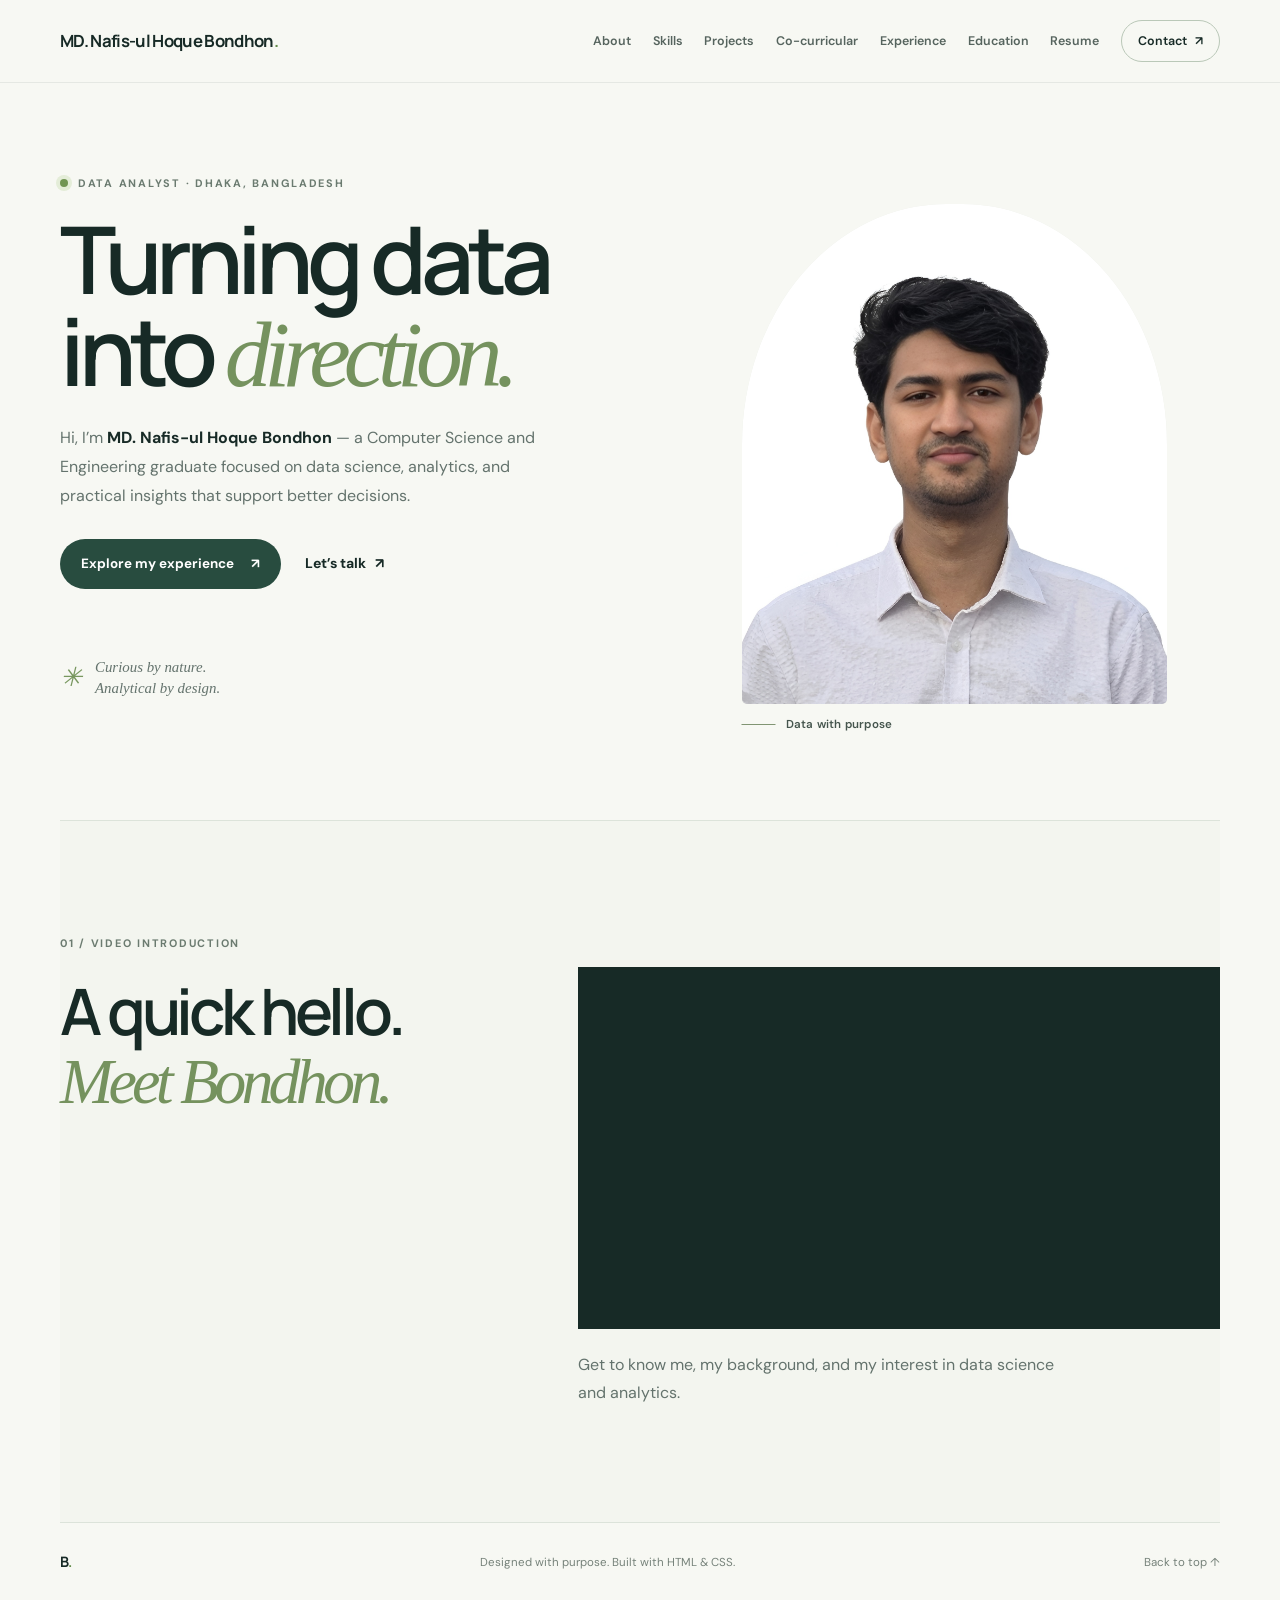
==== commit 1451b75a: "Build multi-page portfolio with projects and achievements Co-authored-by: Copilot <223556219+Copilot" ====
--- a/index.html
+++ b/index.html
@@ -7,30 +7,31 @@
   <title>MD. Nafis-ul Hoque Bondhon | Data Analyst</title>
   <link rel="stylesheet" href="style.css">
 </head>
-<body>
+<body id="top">
   <header class="site-header">
     <div class="header-inner">
-      <a class="brand" href="#home" aria-label="MD. Nafis-ul Hoque Bondhon, home">MD. Nafis-ul Hoque Bondhon<span>.</span></a>
+      <a class="brand" href="index.html" aria-label="MD. Nafis-ul Hoque Bondhon, home">MD. Nafis-ul Hoque Bondhon<span>.</span></a>
       <nav class="site-nav" aria-label="Main navigation">
-        <a href="#about">About</a>
-        <a href="#skills">Skills</a>
-        <a href="#co-curricular">Co-curricular</a>
-        <a href="#experience">Experience</a>
-        <a href="#education">Education</a>
-        <a href="#resume">Resume</a>
-        <a class="nav-contact" href="#contact">Contact <span aria-hidden="true">↗</span></a>
+        <a href="about.html">About</a>
+        <a href="skills.html">Skills</a>
+        <a href="projects.html">Projects</a>
+        <a href="co-curricular.html">Co-curricular</a>
+        <a href="experience.html">Experience</a>
+        <a href="education.html">Education</a>
+        <a href="resume.html">Resume</a>
+        <a class="nav-contact" href="contact.html">Contact <span aria-hidden="true">↗</span></a>
       </nav>
     </div>
   </header>
 
   <main>
-    <section class="hero section-wrap" id="home" aria-labelledby="hero-title">
+    <section class="hero section-wrap" aria-labelledby="hero-title">
       <div class="hero-copy">
         <p class="eyebrow"><span class="status-dot"></span> DATA ANALYST · DHAKA, BANGLADESH</p>
         <h1 id="hero-title">Turning data<br>into <span>direction.</span></h1>
         <p class="hero-intro">Hi, I’m <strong>MD. Nafis-ul Hoque Bondhon</strong> — a Computer Science and Engineering graduate focused on data science, analytics, and practical insights that support better decisions.</p>
         <div class="hero-actions">
-          <a class="button button-primary" href="#experience">Explore my experience <span aria-hidden="true">↓</span></a>
+          <a class="button button-primary" href="experience.html">Explore my experience <span aria-hidden="true">↗</span></a>
           <a class="text-link" href="mailto:nafisulhaque8048@gmail.com">Let’s talk <span aria-hidden="true">↗</span></a>
         </div>
         <div class="hero-note">
@@ -47,231 +48,32 @@
           <span>Data with purpose</span>
         </div>
       </div>
-      <a class="scroll-cue" href="#about"><span aria-hidden="true">↓</span> SCROLL TO EXPLORE</a>
     </section>
 
-    <section class="video-intro section-wrap section-block" id="video-intro" aria-labelledby="video-title">
+    <section class="video-intro section-wrap section-block" aria-labelledby="video-title">
       <div class="section-heading">
         <p class="eyebrow">01 / VIDEO INTRODUCTION</p>
-        <h2 id="video-title">A quick hello.<br><span>Coming soon.</span></h2>
+        <h2 id="video-title">A quick hello.<br><span>Meet Bondhon.</span></h2>
       </div>
       <div class="video-intro-content">
-        <div class="video-placeholder" aria-label="Video introduction placeholder">
-          <span>VIDEO SPACE</span>
+        <div class="video-frame">
+          <iframe
+            src="https://www.youtube-nocookie.com/embed/mBA6qOTguQE"
+            title="Video introduction by MD. Nafis-ul Hoque Bondhon"
+            loading="lazy"
+            referrerpolicy="strict-origin-when-cross-origin"
+            allow="accelerometer; autoplay; clipboard-write; encrypted-media; gyroscope; picture-in-picture; web-share"
+            allowfullscreen></iframe>
         </div>
-        <p class="video-note">This area is intentionally left blank for your professional introduction video. Add a short 1–2 minute video here when ready.</p>
-      </div>
-    </section>
-
-    <section class="about section-wrap section-block" id="about" aria-labelledby="about-title">
-      <div class="section-heading">
-        <p class="eyebrow">02 / A LITTLE ABOUT ME</p>
-        <h2 id="about-title">Good questions.<br><span>Clear answers.</span></h2>
-      </div>
-      <div class="about-content">
-        <p class="about-lead">I enjoy making complex datasets easier to understand — and useful to act on.</p>
-        <p>With a background in computer science and hands-on experience in data analytics, I work across the data journey: cleaning and organizing information, exploring patterns, and communicating findings. I use analytical tools, statistical techniques, and modern AI-powered tools to help turn raw data into meaningful insights.</p>
-        <a class="text-link" href="mailto:nafisulhaque8048@gmail.com">Get in touch <span aria-hidden="true">↗</span></a>
-      </div>
-      <div class="about-ribbon">
-        <span>DATA ANALYSIS</span><span class="ribbon-star" aria-hidden="true">✳</span>
-        <span>DATA SCIENCE</span><span class="ribbon-star" aria-hidden="true">✳</span>
-        <span>MACHINE LEARNING</span><span class="ribbon-star" aria-hidden="true">✳</span>
-        <span>INSIGHT-LED THINKING</span>
-      </div>
-    </section>
-
-    <section class="skills section-wrap section-block" id="skills" aria-labelledby="skills-title">
-      <div class="section-heading">
-        <p class="eyebrow">03 / MY TOOLKIT</p>
-        <h2 id="skills-title">Skills for the<br><span>whole data story.</span></h2>
-      </div>
-      <div class="skills-content">
-        <p class="section-intro">From preparing raw information to uncovering patterns, I bring together technical know-how and thoughtful problem-solving.</p>
-        <div class="skill-groups">
-          <article class="skill-card">
-            <span class="card-index">A</span>
-            <h3>Data &amp; analysis</h3>
-            <ul class="tag-list">
-              <li>Data analysis</li><li>Data visualization</li><li>Data mining</li>
-              <li>Data cleaning</li><li>Preprocessing</li><li>Excel</li>
-            </ul>
-          </article>
-          <article class="skill-card">
-            <span class="card-index">B</span>
-            <h3>Technology</h3>
-            <ul class="tag-list">
-              <li>Python</li><li>SQL</li><li>Database management</li>
-              <li>Machine learning</li><li>AI-powered tools</li>
-            </ul>
-          </article>
-          <article class="skill-card">
-            <span class="card-index">C</span>
-            <h3>How I work</h3>
-            <ul class="tag-list">
-              <li>Leadership</li><li>Management</li><li>Time management</li>
-              <li>Communication</li><li>Team collaboration</li>
-            </ul>
-          </article>
-        </div>
-      </div>
-    </section>
-
-    <section class="co-curricular section-wrap section-block" id="co-curricular" aria-labelledby="co-curricular-title">
-      <div class="section-heading">
-        <p class="eyebrow">04 / CO-CURRICULAR</p>
-        <h2 id="co-curricular-title">Photography,<br><span>in the frame.</span></h2>
-      </div>
-      <div class="co-curricular-content">
-        <p class="section-intro">My photography has been selected for exhibition at:</p>
-        <div class="exhibition-list">
-          <article class="exhibition-item">
-            <span class="exhibition-label">PHOTO ACCEPTED</span>
-            <h3><a href="https://tod4.aiubpc.com/" target="_blank" rel="noopener noreferrer">Tale of the Darkroom IV <span aria-hidden="true">↗</span></a></h3>
-          </article>
-          <article class="exhibition-item">
-            <span class="exhibition-label">PHOTO ACCEPTED</span>
-            <h3><a href="https://www.aiub.edu/photography-exhibition-by-aiubpc" target="_blank" rel="noopener noreferrer">Photography Exhibition by AIUBPC <span aria-hidden="true">↗</span></a></h3>
-          </article>
-        </div>
-        <p class="role-type club-roles-label">CLUB LEADERSHIP &amp; MEMBERSHIP</p>
-        <div class="exhibition-list club-roles">
-          <article class="exhibition-item">
-            <span class="exhibition-label">HEAD OF PHOTOGRAPHY</span>
-            <h3><a href="https://www.facebook.com/aiubes" target="_blank" rel="noopener noreferrer">AIUB Esports Club <span aria-hidden="true">↗</span></a></h3>
-          </article>
-          <article class="exhibition-item">
-            <span class="exhibition-label">MEMBER</span>
-            <h3><a href="https://www.aiubpc.com/" target="_blank" rel="noopener noreferrer">AIUB Photography Club <span aria-hidden="true">↗</span></a></h3>
-          </article>
-        </div>
-        <div class="instagram-embed">
-          <div class="instagram-embed-heading">
-            <div>
-              <p class="role-type">PHOTOGRAPHY PORTFOLIO</p>
-              <h3>More photos by Bondhon</h3>
-            </div>
-            <a class="text-link" href="https://www.instagram.com/bondhon27_/" target="_blank" rel="noopener noreferrer">Visit Instagram <span aria-hidden="true">↗</span></a>
-          </div>
-          <blockquote class="instagram-media" data-instgrm-permalink="https://www.instagram.com/bondhon27_/" data-instgrm-version="14" aria-label="Instagram profile with Bondhon's photography">
-            <a href="https://www.instagram.com/bondhon27_/" target="_blank" rel="noopener noreferrer">View Bondhon’s photography on Instagram</a>
-          </blockquote>
-        </div>
-      </div>
-    </section>
-
-    <section class="experience section-wrap section-block" id="experience" aria-labelledby="experience-title">
-      <div class="section-heading">
-        <p class="eyebrow">05 / EXPERIENCE</p>
-        <h2 id="experience-title">Learning by<br><span>doing the work.</span></h2>
-      </div>
-      <div class="timeline">
-        <article class="timeline-item">
-          <div class="timeline-date">2025 — 2026</div>
-          <div class="timeline-main">
-            <p class="role-type">DATA SCIENCE · INTERNSHIP</p>
-            <h3>Data Analyst Intern</h3>
-            <p class="organization">DataCrunch Limited <span>· Gulshan-1, Dhaka</span></p>
-            <p class="role-description">Provided data science and technology services, helping businesses use data and modern technologies to solve problems, improve efficiency, and make smarter decisions.</p>
-          </div>
-          <span class="timeline-arrow" aria-hidden="true">↗</span>
-        </article>
-        <article class="timeline-item">
-          <div class="timeline-date">2024 — 2025</div>
-          <div class="timeline-main">
-            <p class="role-type">DATA ANALYTICS · REMOTE</p>
-            <h3>Data Analyst</h3>
-            <p class="organization">Datazo InfoTech <span>· Gulshan-2, Dhaka</span></p>
-            <p class="role-description">Worked on data analytics and data-driven solutions, transforming raw data into meaningful insights. Used analytical tools and statistical techniques to identify trends, solve problems, and support smarter decision-making.</p>
-          </div>
-          <span class="timeline-arrow" aria-hidden="true">↗</span>
-        </article>
-      </div>
-    </section>
-
-    <section class="education section-wrap section-block" id="education" aria-labelledby="education-title">
-      <div class="section-heading">
-        <p class="eyebrow">06 / EDUCATION</p>
-        <h2 id="education-title">Built on a<br><span>strong foundation.</span></h2>
-      </div>
-      <div class="education-list">
-        <article class="education-item">
-          <div class="education-period">2023 — 2026</div>
-          <div>
-            <p class="role-type">BACHELOR OF SCIENCE</p>
-            <h3>Computer Science and Engineering</h3>
-            <p class="organization">American International University-Bangladesh</p>
-            <p class="coursework">Relevant coursework: Data Structures and Algorithms, Machine Learning, Database Management Systems, Data Mining and Warehousing, and Big Data Analytics.</p>
-          </div>
-        </article>
-        <article class="education-item">
-          <div class="education-period">2021 — 2022</div>
-          <div>
-            <p class="role-type">HIGHER SECONDARY CERTIFICATE · SCIENCE</p>
-            <h3>Shahid Buddhijibi Government College</h3>
-            <p class="organization">Rajshahi</p>
-          </div>
-        </article>
-        <article class="education-item">
-          <div class="education-period">2019 — 2020</div>
-          <div>
-            <p class="role-type">SECONDARY SCHOOL CERTIFICATE · SCIENCE</p>
-            <h3>Rajshahi Education Board Model Government School and College</h3>
-            <p class="organization">Rajshahi</p>
-          </div>
-        </article>
-      </div>
-    </section>
-
-    <section class="resume section-wrap section-block" id="resume" aria-labelledby="resume-title">
-      <div class="section-heading">
-        <p class="eyebrow">07 / RESUME</p>
-        <h2 id="resume-title">Profile, focus,<br><span>and direction.</span></h2>
-      </div>
-      <div class="resume-content">
-        <div class="resume-card">
-          <h3>Professional profile</h3>
-          <p>Data-focused student and aspiring analyst with a strong interest in data science, machine learning, and evidence-based decision-making.</p>
-        </div>
-        <div class="resume-card">
-          <h3>Core strengths</h3>
-          <p>Analytical thinking, data cleaning, visualization, reporting, research, and practical problem solving through modern tools and technologies.</p>
-        </div>
-        <div class="resume-card">
-          <h3>Career direction</h3>
-          <p>Seeking opportunities to grow in analytics, data science, and technology-driven problem solving while contributing measurable value.</p>
-        </div>
-      </div>
-      <div class="resume-actions">
-        <a class="button button-primary" href="mailto:nafisulhaque8048@gmail.com?subject=Request%20for%20Resume">Request full resume</a>
-        <a class="button button-secondary" href="#contact">Hire me</a>
-      </div>
-    </section>
-
-    <section class="contact section-wrap" id="contact" aria-labelledby="contact-title">
-      <p class="eyebrow">08 / LET’S CONNECT</p>
-      <div class="contact-layout">
-        <div>
-          <h2 id="contact-title">Let’s make data<br><span>mean something.</span></h2>
-          <p class="contact-copy">Have a question or an opportunity in mind? I’d be glad to hear from you.</p>
-        </div>
-        <a class="contact-email" href="mailto:nafisulhaque8048@gmail.com">Say hello <span aria-hidden="true">↗</span></a>
-      </div>
-      <div class="contact-details">
-        <a href="mailto:nafisulhaque8048@gmail.com">nafisulhaque8048@gmail.com</a>
-        <a href="tel:+8801707798048">+880 1707-798048</a>
-        <span>Bashundhara R/A, Dhaka</span>
-        <a href="https://www.instagram.com/bondhon27_/" target="_blank" rel="noopener noreferrer">Instagram <span aria-hidden="true">↗</span></a>
-        <a href="https://www.facebook.com/nafisulhaque.bondhon" target="_blank" rel="noopener noreferrer">Facebook <span aria-hidden="true">↗</span></a>
+        <p class="video-note">Get to know me, my background, and my interest in data science and analytics.</p>
       </div>
     </section>
   </main>
 
   <footer class="site-footer">
-    <a class="brand footer-brand" href="#home">B<span>.</span></a>
+    <a class="brand footer-brand" href="index.html">B<span>.</span></a>
     <p>Designed with purpose. Built with HTML &amp; CSS.</p>
-    <a href="#home">Back to top ↑</a>
+    <a href="#top">Back to top ↑</a>
   </footer>
-  <script async src="https://www.instagram.com/embed.js"></script>
 </body>
 </html>
--- a/style.css
+++ b/style.css
@@ -81,9 +81,9 @@
 .site-nav {
   display: flex;
   align-items: center;
-  gap: clamp(20px, 3.2vw, 44px);
+  gap: clamp(10px, 1.7vw, 22px);
   color: #56645e;
-  font-size: .82rem;
+  font-size: .78rem;
   font-weight: 600;
 }
 
@@ -104,6 +104,10 @@
   border: 1px solid #bac8b8;
   border-radius: 999px;
   color: var(--ink);
+}
+
+.site-nav a[aria-current="page"] {
+  color: #638c4a;
 }
 
 .nav-contact span {
@@ -172,7 +176,9 @@
 }
 
 .hero h1 span,
+.section-heading h1 span,
 .section-heading h2 span,
+.contact h1 span,
 .contact h2 span {
   color: #75925e;
   font-family: var(--serif);
@@ -347,18 +353,18 @@
   padding-top: 32px;
 }
 
-.video-placeholder {
-  min-height: 270px;
-  display: flex;
-  align-items: center;
-  justify-content: center;
-  border: 1px dashed rgba(23, 42, 38, .36);
-  background: linear-gradient(135deg, rgba(255, 255, 255, .45), rgba(199, 218, 177, .26));
-  color: #53675c;
-  font-size: .7rem;
-  font-weight: 700;
-  letter-spacing: .24em;
-  text-transform: uppercase;
+.video-frame {
+  width: 100%;
+  aspect-ratio: 16 / 9;
+  overflow: hidden;
+  background: #172a26;
+}
+
+.video-frame iframe {
+  width: 100%;
+  height: 100%;
+  display: block;
+  border: 0;
 }
 
 .video-note {
@@ -372,7 +378,9 @@
   margin-bottom: 25px;
 }
 
+.section-heading h1,
 .section-heading h2,
+.contact h1,
 .contact h2 {
   margin-bottom: 0;
   font-size: clamp(2.8rem, 5vw, 4.65rem);
@@ -457,10 +465,11 @@
   font-style: italic;
 }
 
-.skill-card h3 {
+.skill-card h2 {
   margin: 23px 0 17px;
   font-family: var(--display);
   font-size: 1rem;
+  font-weight: 600;
   letter-spacing: -.025em;
 }
 
@@ -495,6 +504,26 @@
   margin: 0 0 20px;
 }
 
+.portfolio-subsection + .portfolio-subsection {
+  margin-top: 42px;
+  padding-top: 34px;
+  border-top: 1px solid var(--line);
+}
+
+.portfolio-subtitle {
+  margin: 0 0 10px;
+  font-family: var(--display);
+  font-size: clamp(1.35rem, 2.5vw, 1.8rem);
+  font-weight: 600;
+  letter-spacing: -.045em;
+  line-height: 1.25;
+}
+
+.portfolio-copy {
+  margin-bottom: 18px;
+  color: var(--muted);
+}
+
 .exhibition-list {
   display: grid;
   grid-template-columns: repeat(2, minmax(0, 1fr));
@@ -517,6 +546,7 @@
   letter-spacing: .13em;
 }
 
+.exhibition-item h2,
 .exhibition-item h3 {
   margin: 0;
   font-family: var(--display);
@@ -526,16 +556,49 @@
   line-height: 1.45;
 }
 
+.exhibition-item h2 a,
 .exhibition-item h3 a {
   transition: color .2s ease;
 }
 
+.exhibition-item h2 a:hover,
 .exhibition-item h3 a:hover {
   color: #638c4a;
 }
 
-.club-roles-label {
-  margin: 26px 0 12px;
+.proof-figure {
+  margin: 22px 0 0;
+  overflow: hidden;
+  border: 1px solid #dbe2d6;
+  background: rgba(255, 255, 255, .72);
+}
+
+.proof-figure img {
+  width: 100%;
+  display: block;
+  object-fit: cover;
+}
+
+.conference-proof img,
+.photography-proof img {
+  aspect-ratio: 16 / 9;
+}
+
+.membership-proof img {
+  max-height: 520px;
+  aspect-ratio: 4 / 5;
+  object-position: center 38%;
+}
+
+.proof-figure figcaption {
+  padding: 12px 16px;
+  color: #56645e;
+  font-size: .78rem;
+  line-height: 1.5;
+}
+
+.club-roles {
+  margin-top: 18px;
 }
 
 .instagram-embed {
@@ -557,7 +620,7 @@
   margin-bottom: 5px;
 }
 
-.instagram-embed-heading h3 {
+.instagram-embed-heading h2 {
   margin: 0;
   font-family: var(--display);
   font-size: 1.05rem;
@@ -575,6 +638,196 @@
 .instagram-media iframe {
   width: 100% !important;
   max-width: 100% !important;
+}
+
+.projects {
+  background: #f3f5ef;
+}
+
+.projects.section-block {
+  grid-template-columns: .7fr 1.3fr;
+}
+
+.projects-content {
+  min-width: 0;
+  padding-top: 20px;
+}
+
+.projects-content > .section-intro {
+  margin: 0 0 24px;
+}
+
+.project-grid {
+  display: grid;
+  grid-template-columns: repeat(2, minmax(0, 1fr));
+  gap: 18px;
+}
+
+.project-card {
+  min-width: 0;
+  overflow: hidden;
+  border: 1px solid #dbe2d6;
+  border-radius: 6px;
+  background: rgba(255, 255, 255, .78);
+  transition: box-shadow .2s ease, transform .2s ease;
+}
+
+.project-card:hover {
+  transform: translateY(-3px);
+  box-shadow: 0 12px 30px rgba(23, 42, 38, .08);
+}
+
+.project-card summary {
+  cursor: pointer;
+  list-style: none;
+}
+
+.project-card summary::-webkit-details-marker {
+  display: none;
+}
+
+.project-card summary:focus-visible {
+  outline: 2px solid #578b44;
+  outline-offset: -3px;
+}
+
+.project-card summary > img {
+  width: 100%;
+  aspect-ratio: 16 / 10;
+  display: block;
+  object-fit: cover;
+  background: #e6eadf;
+}
+
+.project-summary {
+  min-height: 150px;
+  padding: 19px;
+  display: flex;
+  flex-direction: column;
+  align-items: flex-start;
+}
+
+.project-number {
+  color: #78905f;
+  font-size: .6rem;
+  font-weight: 700;
+  letter-spacing: .13em;
+}
+
+.project-title {
+  margin: 11px 0 15px;
+  font-family: var(--display);
+  font-size: 1.12rem;
+  font-weight: 600;
+  letter-spacing: -.035em;
+  line-height: 1.3;
+}
+
+.project-toggle {
+  margin-top: auto;
+  color: #536e42;
+  font-size: .76rem;
+  font-weight: 700;
+}
+
+.project-toggle::after {
+  content: "  +";
+}
+
+.project-card[open] .project-toggle::after {
+  content: "  −";
+}
+
+.toggle-close,
+.project-card[open] .toggle-open {
+  display: none;
+}
+
+.project-card[open] .toggle-close {
+  display: inline;
+}
+
+.project-details {
+  padding: 19px;
+  border-top: 1px solid #dbe2d6;
+}
+
+.project-details > p {
+  margin-bottom: 17px;
+  color: var(--muted);
+  font-size: .88rem;
+  line-height: 1.75;
+}
+
+.project-details h2 {
+  margin: 0 0 12px;
+  font-family: var(--display);
+  font-size: .95rem;
+  font-weight: 700;
+  letter-spacing: -.02em;
+}
+
+.project-detail-image {
+  width: 100%;
+  margin-bottom: 17px;
+  display: block;
+  border-radius: 4px;
+}
+
+.project-features {
+  margin: 0;
+  padding: 0;
+  display: flex;
+  flex-wrap: wrap;
+  gap: 8px;
+  list-style: none;
+}
+
+.project-features li {
+  padding: 6px 10px;
+  border-radius: 999px;
+  background: #edf2e8;
+  color: #516158;
+  font-size: .7rem;
+  line-height: 1.35;
+}
+
+.more-projects {
+  margin-top: 42px;
+  padding-top: 30px;
+  border-top: 1px solid var(--line);
+}
+
+.more-projects .eyebrow {
+  margin-bottom: 10px;
+}
+
+.more-projects > h2 {
+  margin-bottom: 18px;
+  font-family: var(--display);
+  font-size: 1.35rem;
+  font-weight: 600;
+  letter-spacing: -.04em;
+}
+
+.more-project-card {
+  padding: 22px;
+  border: 1px solid #dbe2d6;
+  background: rgba(255, 255, 255, .72);
+}
+
+.more-project-card h3 {
+  margin: 10px 0 7px;
+  font-family: var(--display);
+  font-size: 1.05rem;
+  letter-spacing: -.03em;
+}
+
+.more-project-card p {
+  margin: 0;
+  color: var(--muted);
+  font-size: .88rem;
+  line-height: 1.7;
 }
 
 .experience {
@@ -610,8 +863,8 @@
   letter-spacing: .13em;
 }
 
-.timeline-main h3,
-.education-item h3 {
+.timeline-main h2,
+.education-item h2 {
   margin-bottom: 5px;
   font-family: var(--display);
   font-size: 1.35rem;
@@ -663,7 +916,7 @@
   background: rgba(255, 255, 255, .7);
 }
 
-.resume-card h3 {
+.resume-card h2 {
   margin-bottom: 12px;
   font-family: var(--display);
   font-size: 1.05rem;
@@ -702,7 +955,7 @@
   border-bottom: 1px solid #d6dfd3;
 }
 
-.education-item h3 {
+.education-item h2 {
   font-size: 1.16rem;
 }
 
@@ -731,6 +984,7 @@
   gap: 30px;
 }
 
+.contact h1,
 .contact h2 {
   font-size: clamp(3rem, 6vw, 5.2rem);
 }
@@ -797,6 +1051,19 @@
 }
 
 @media (max-width: 900px) {
+  .header-inner {
+    flex-wrap: wrap;
+    padding-block: 16px;
+    gap: 16px;
+  }
+
+  .site-nav {
+    width: 100%;
+    flex-wrap: wrap;
+    justify-content: flex-start;
+    gap: 12px 18px;
+  }
+
   .hero {
     min-height: 610px;
     grid-template-columns: 1fr .8fr;
@@ -819,6 +1086,10 @@
     column-gap: 40px;
   }
 
+  .projects.section-block {
+    grid-template-columns: 1fr;
+  }
+
   .skill-groups {
     grid-template-columns: repeat(2, minmax(0, 1fr));
   }
@@ -835,7 +1106,7 @@
     min-height: auto;
   }
 
-  .skill-card h3 {
+  .skill-card h2 {
     margin: 12px 0;
   }
 }
@@ -865,7 +1136,7 @@
 
   .site-nav {
     width: 100%;
-    gap: 10px 19px;
+    gap: 10px 15px;
     flex-wrap: wrap;
     font-size: .74rem;
   }
@@ -925,14 +1196,33 @@
     gap: 20px;
   }
 
-  .video-placeholder {
-    min-height: 200px;
+  .project-grid {
+    grid-template-columns: 1fr;
+    gap: 14px;
+  }
+
+  .project-summary {
+    min-height: 130px;
+  }
+
+  .projects-content {
+    padding-top: 6px;
+  }
+
+  .portfolio-subsection + .portfolio-subsection {
+    margin-top: 32px;
+    padding-top: 27px;
+  }
+
+  .proof-figure {
+    margin-top: 17px;
   }
 
   .resume-content {
     grid-template-columns: 1fr;
   }
 
+  .section-heading h1,
   .section-heading h2 {
     font-size: clamp(2.7rem, 12vw, 4rem);
   }
@@ -988,7 +1278,7 @@
     grid-column: 1 / -1;
   }
 
-  .timeline-main h3 {
+  .timeline-main h2 {
     font-size: 1.2rem;
   }
 
@@ -998,7 +1288,7 @@
     gap: 7px;
   }
 
-  .education-item h3 {
+  .education-item h2 {
     font-size: 1.08rem;
   }
 
@@ -1013,6 +1303,7 @@
     gap: 23px;
   }
 
+  .contact h1,
   .contact h2 {
     font-size: clamp(2.9rem, 13vw, 4.4rem);
   }
